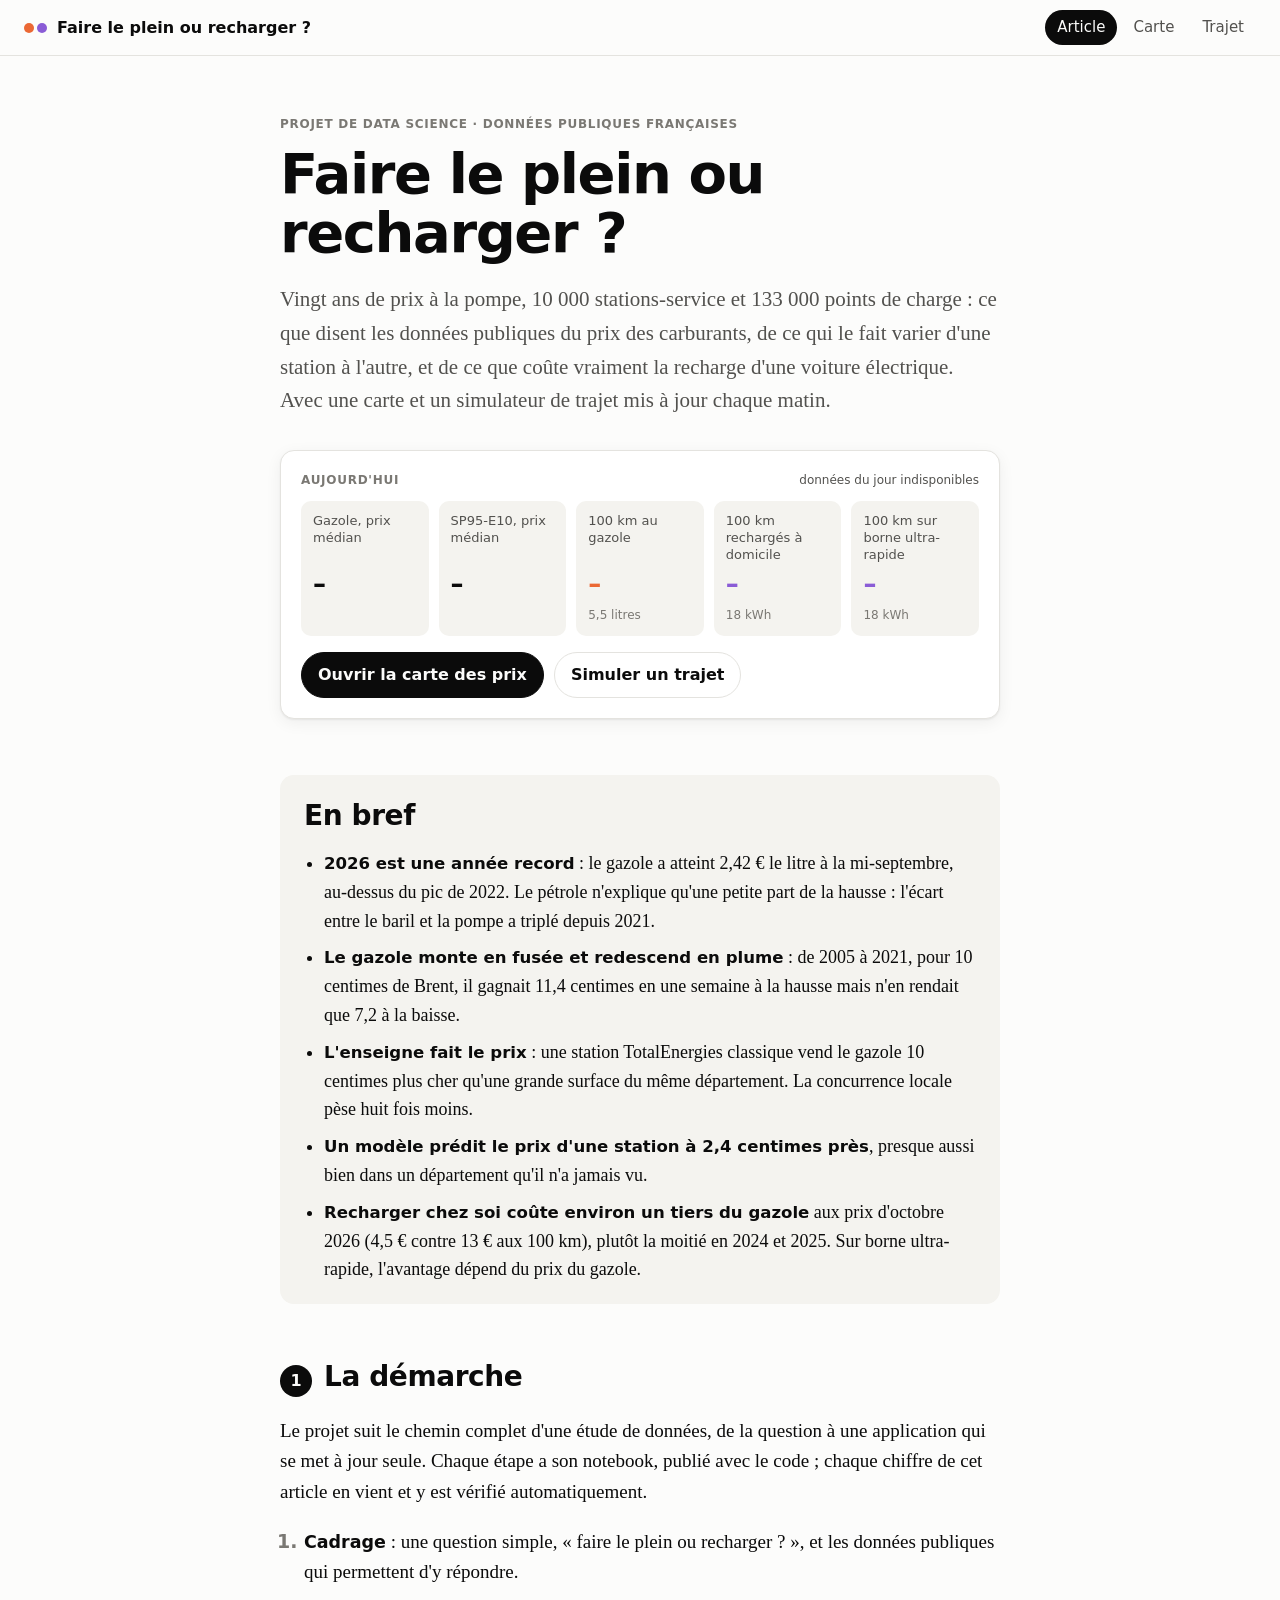
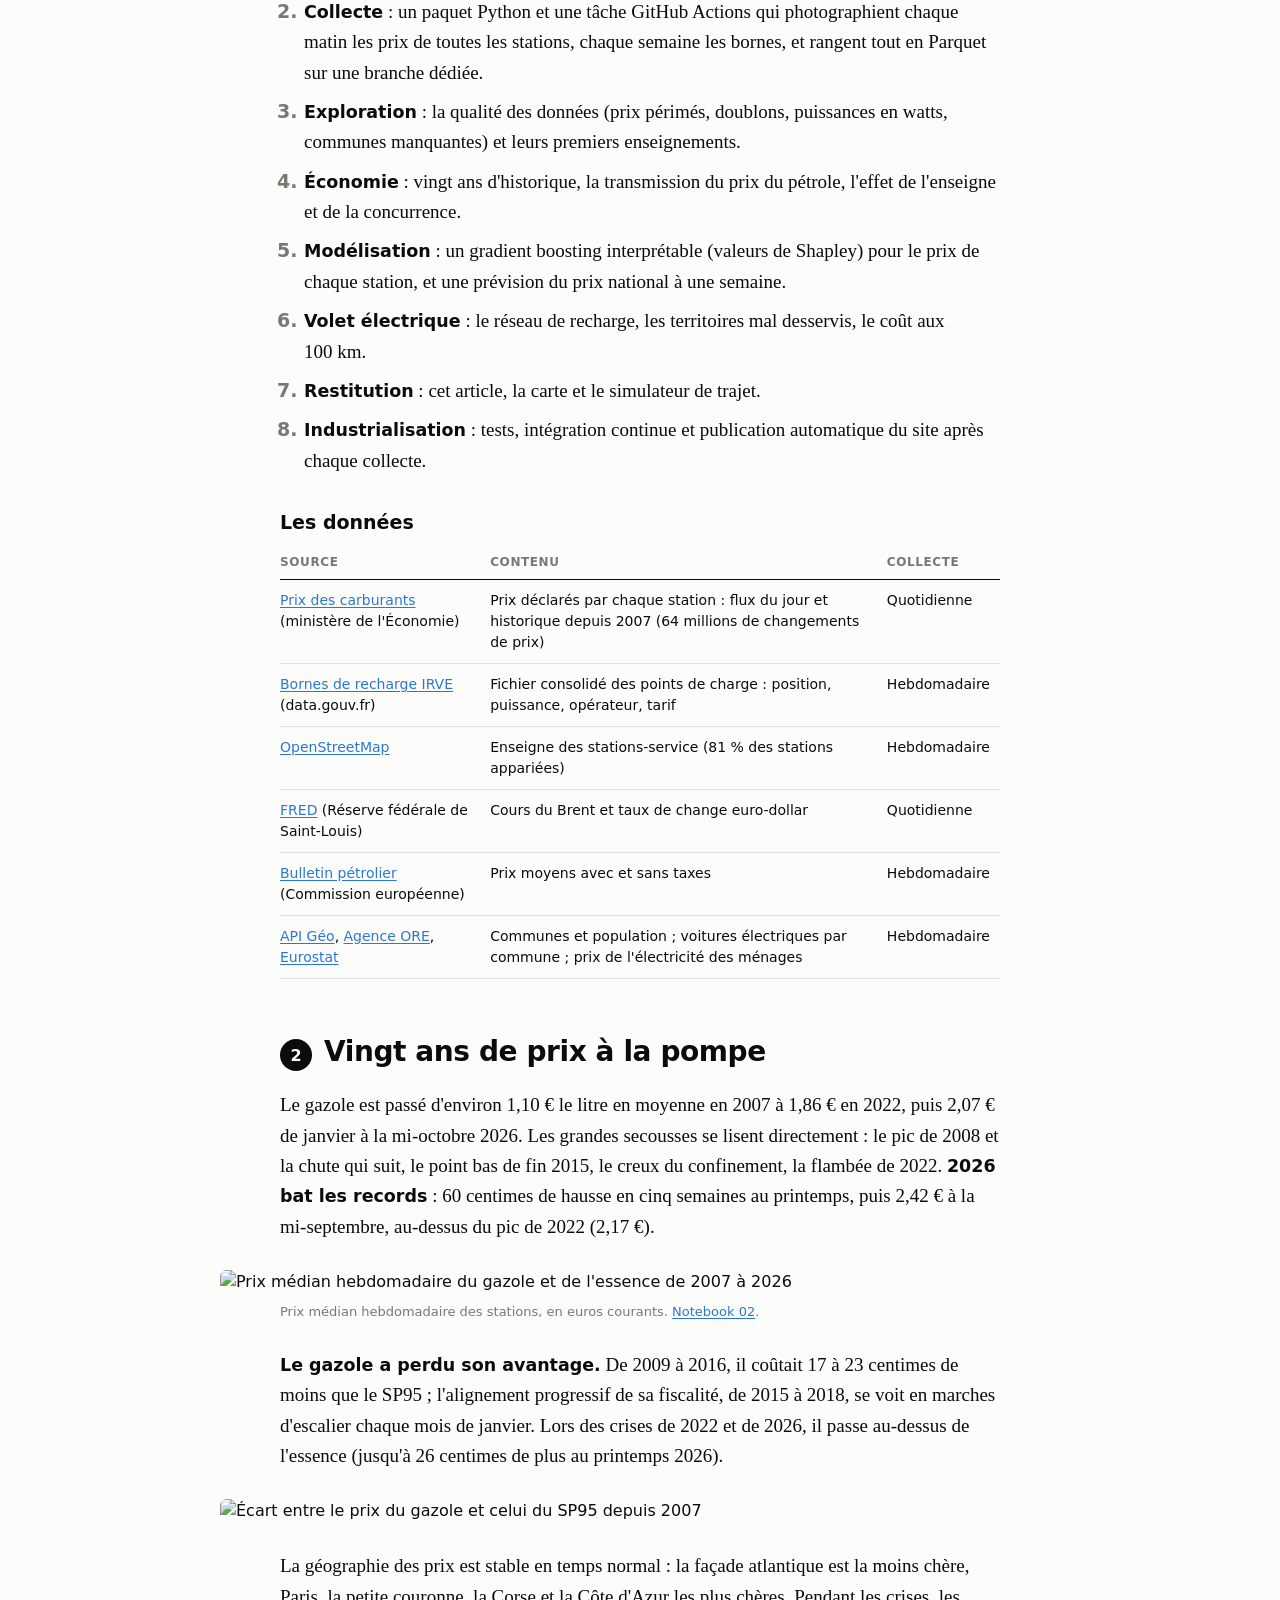
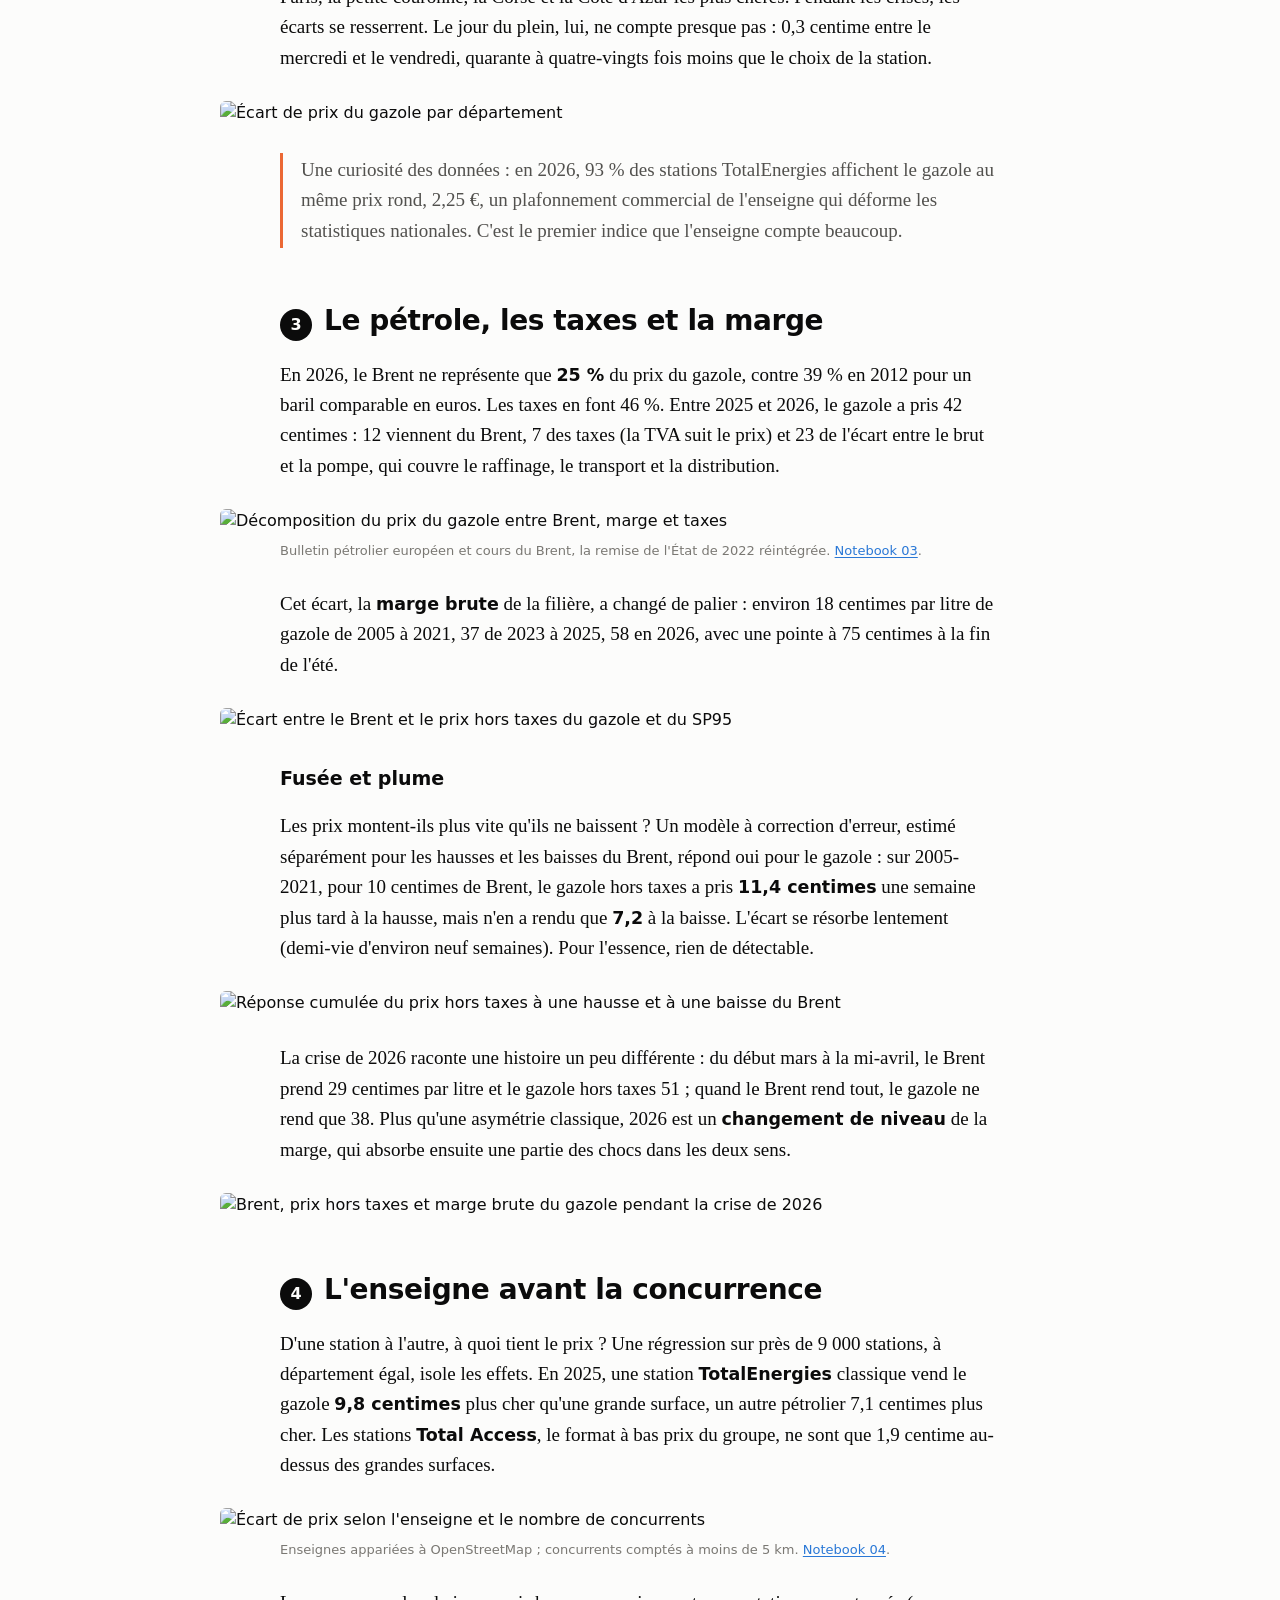
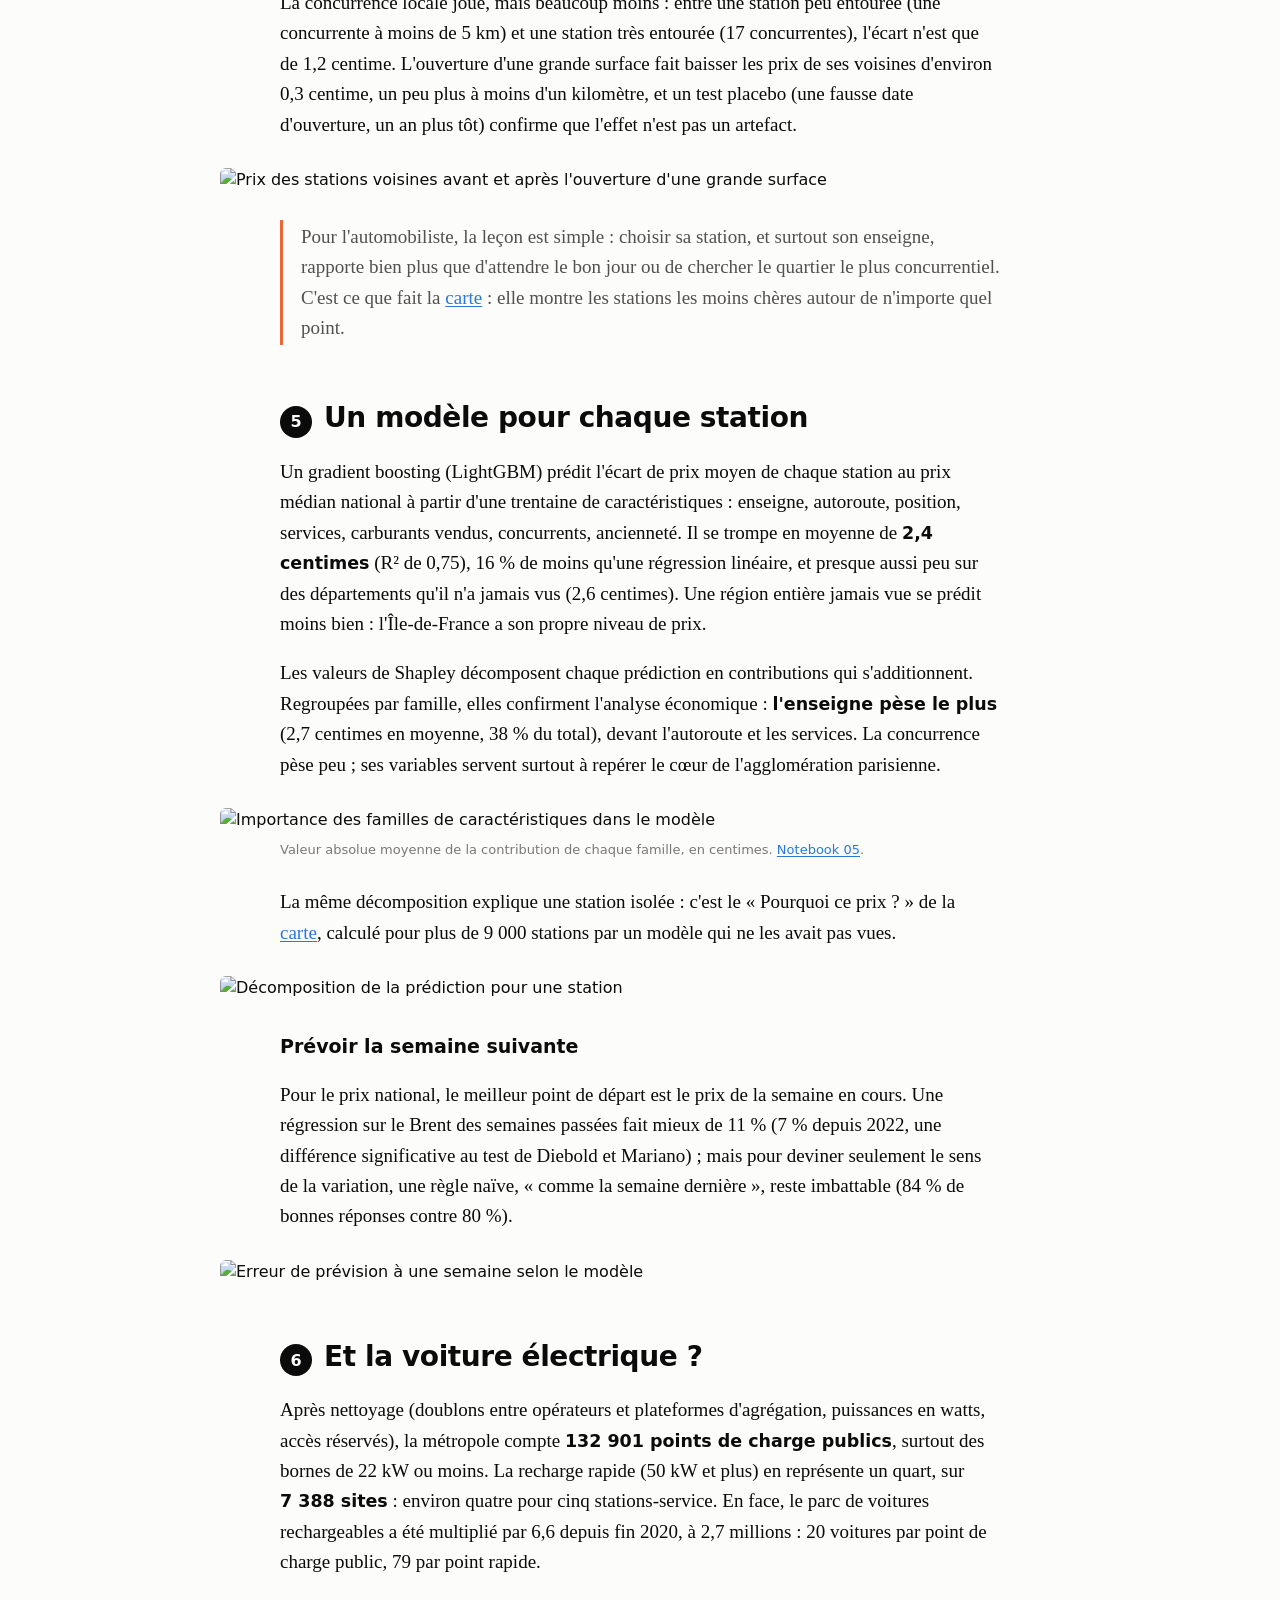
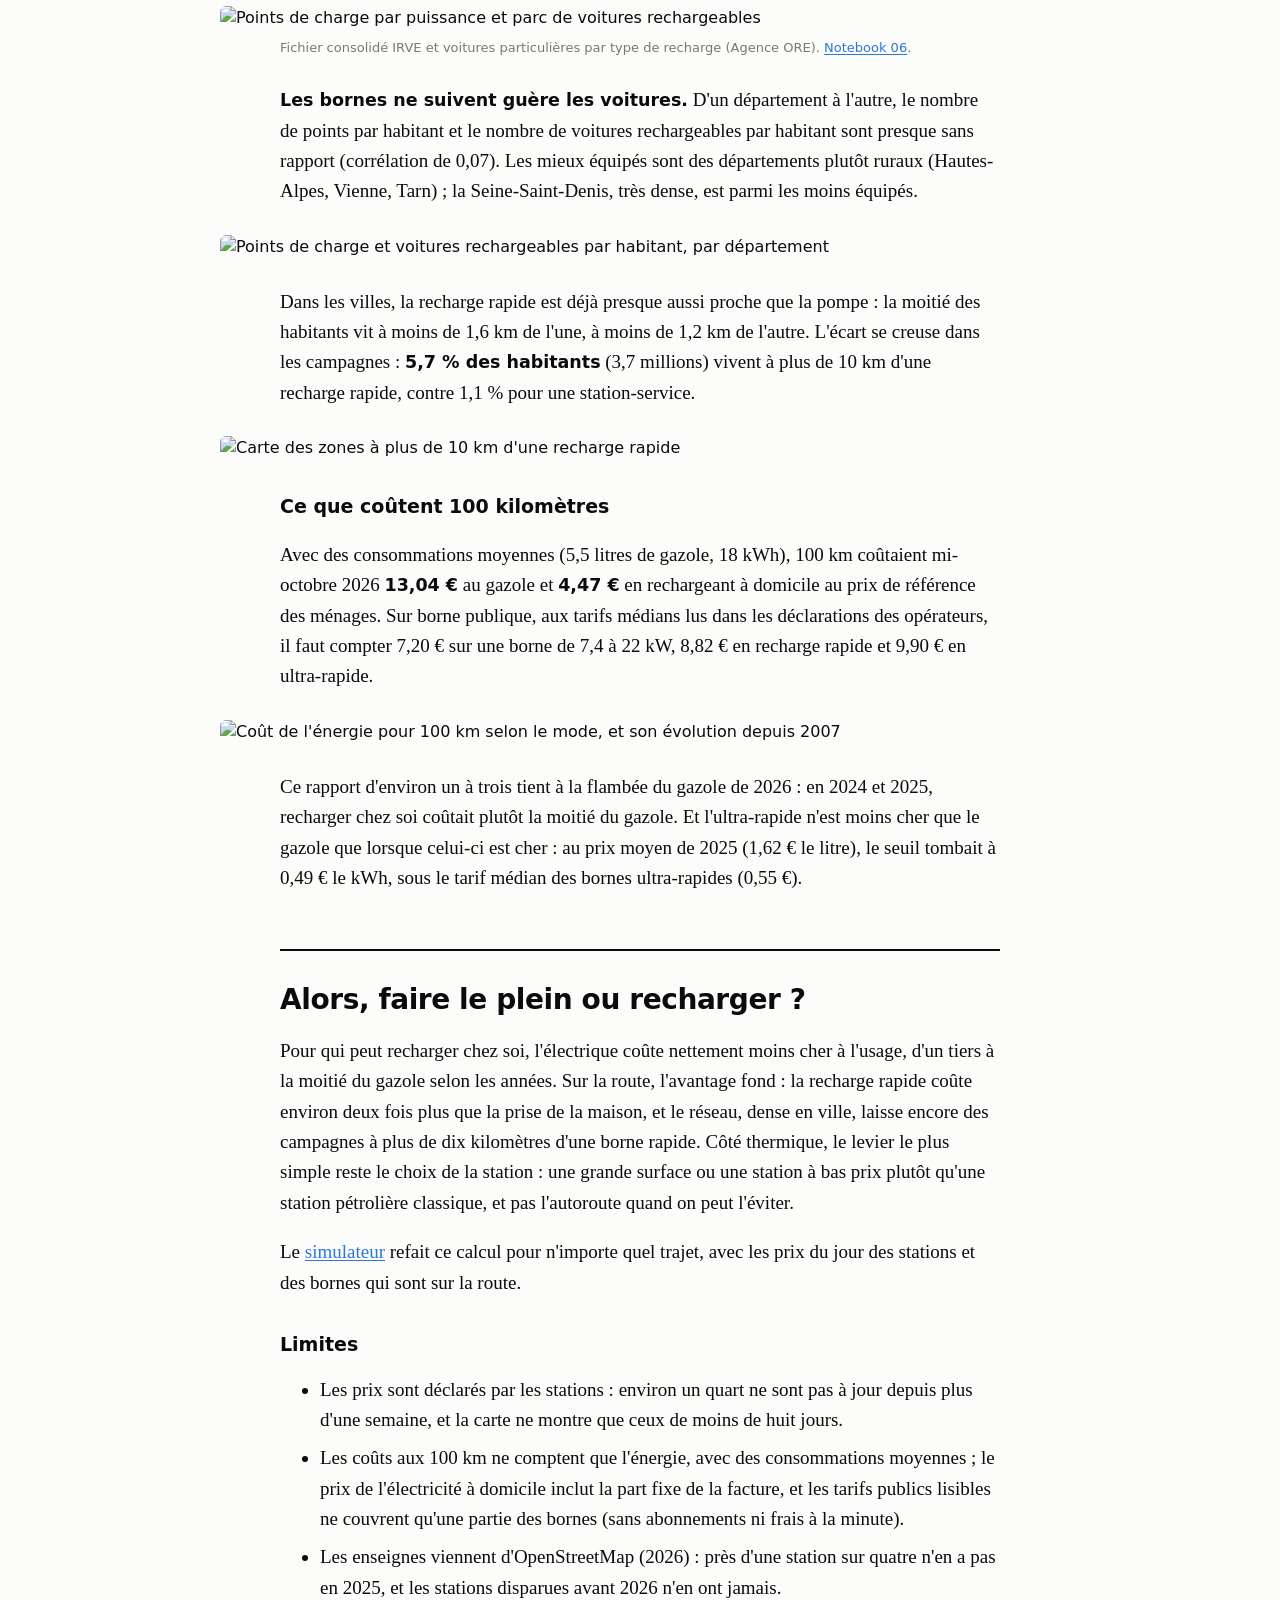
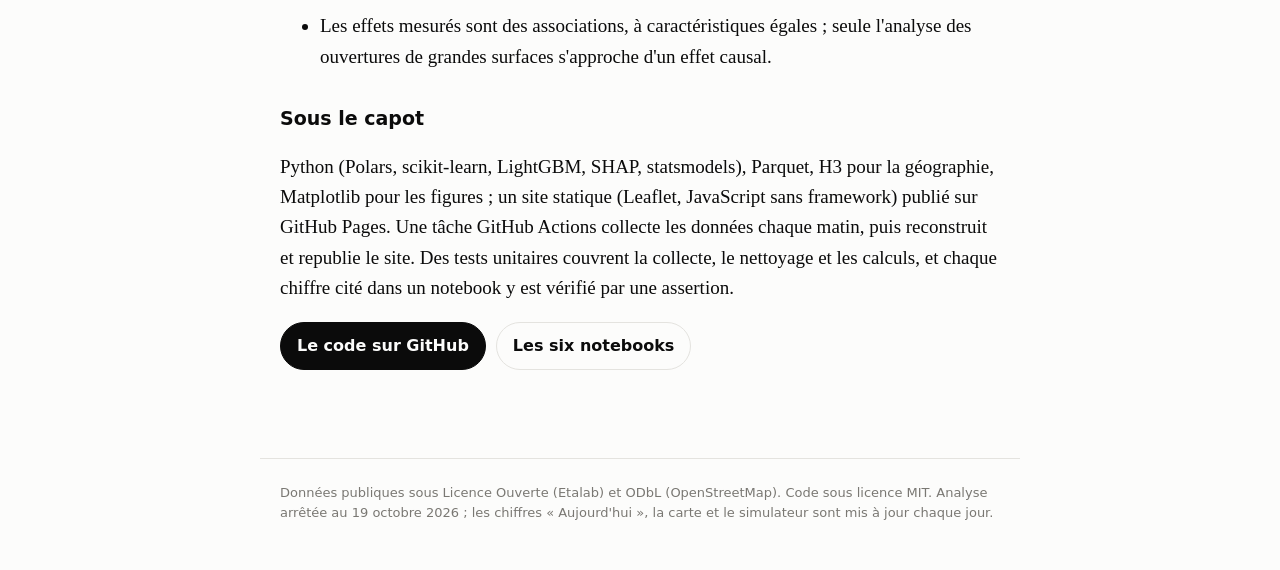
==== site/index.html @ 65da253b "Ajoute le site du projet : article, carte des prix et simulateur de trajet Un site statique (site/) " ====
<!doctype html>
<html lang="fr">
<head>
  <meta charset="utf-8">
  <meta name="viewport" content="width=device-width, initial-scale=1">
  <title>Faire le plein ou recharger ?</title>
  <meta name="description" content="Un projet de data science sur données publiques : vingt ans de prix des carburants, l'effet de l'enseigne et du pétrole, un modèle de prix par station, et ce que coûte vraiment la recharge d'une voiture électrique.">
  <link rel="icon" href="favicon.svg" type="image/svg+xml">
  <link rel="stylesheet" href="css/style.css">
  <link rel="stylesheet" href="css/article.css">
</head>
<body>
  <header class="entete">
    <a class="marque" href="index.html"><span class="pastilles"><i style="background:var(--orange)"></i><i style="background:var(--violet)"></i></span><span class="titre">Faire le plein ou recharger ?</span></a>
    <nav>
      <a href="index.html" aria-current="page">Article</a>
      <a href="carte.html">Carte</a>
      <a href="trajet.html">Trajet</a>
    </nav>
  </header>

  <main class="article">
    <section class="ouverture">
      <p class="etiquette">Projet de data science · données publiques françaises</p>
      <h1>Faire le plein ou recharger&nbsp;?</h1>
      <p class="chapeau">Vingt ans de prix à la pompe, 10&nbsp;000 stations-service et 133&nbsp;000 points de charge&nbsp;: ce que disent les données publiques du prix des carburants, de ce qui le fait varier d'une station à l'autre, et de ce que coûte vraiment la recharge d'une voiture électrique. Avec une carte et un simulateur de trajet mis à jour chaque matin.</p>

      <div class="aujourdhui" id="aujourdhui">
        <div class="aujourdhui-tete">
          <span class="etiquette">Aujourd'hui</span>
          <span class="tres-petit discret" id="date-du-jour">prix du jour</span>
        </div>
        <div class="tuiles">
          <div class="tuile"><span class="tuile-libelle">Gazole, prix médian</span><span class="tuile-valeur" data-chiffre="gazole">–</span><span class="tuile-note" data-chiffre="gazole-plage"></span></div>
          <div class="tuile"><span class="tuile-libelle">SP95-E10, prix médian</span><span class="tuile-valeur" data-chiffre="e10">–</span><span class="tuile-note" data-chiffre="e10-plage"></span></div>
          <div class="tuile"><span class="tuile-libelle">100 km au gazole</span><span class="tuile-valeur orange" data-chiffre="cout-gazole">–</span><span class="tuile-note">5,5 litres</span></div>
          <div class="tuile"><span class="tuile-libelle">100 km rechargés à domicile</span><span class="tuile-valeur violet" data-chiffre="cout-domicile">–</span><span class="tuile-note" data-chiffre="domicile-prix">18 kWh</span></div>
          <div class="tuile"><span class="tuile-libelle">100 km sur borne ultra-rapide</span><span class="tuile-valeur violet" data-chiffre="cout-ultra">–</span><span class="tuile-note" data-chiffre="ultra-prix">18 kWh</span></div>
        </div>
        <div class="actions">
          <a class="bouton" href="carte.html">Ouvrir la carte des prix</a>
          <a class="bouton secondaire" href="trajet.html">Simuler un trajet</a>
        </div>
      </div>
    </section>

    <section class="en-bref">
      <h2>En bref</h2>
      <ul>
        <li><b>2026 est une année record</b> : le gazole a atteint 2,42&nbsp;€ le litre à la mi-septembre, au-dessus du pic de 2022. Le pétrole n'explique qu'une petite part de la hausse&nbsp;: l'écart entre le baril et la pompe a triplé depuis 2021.</li>
        <li><b>Le gazole monte en fusée et redescend en plume</b>&nbsp;: de 2005 à 2021, pour 10 centimes de Brent, il gagnait 11,4 centimes en une semaine à la hausse mais n'en rendait que 7,2 à la baisse.</li>
        <li><b>L'enseigne fait le prix</b>&nbsp;: une station TotalEnergies classique vend le gazole 10 centimes plus cher qu'une grande surface du même département. La concurrence locale pèse huit fois moins.</li>
        <li><b>Un modèle prédit le prix d'une station à 2,4 centimes près</b>, presque aussi bien dans un département qu'il n'a jamais vu.</li>
        <li><b>Recharger chez soi coûte environ un tiers du gazole</b> aux prix d'octobre 2026 (4,5&nbsp;€ contre 13&nbsp;€ aux 100&nbsp;km), plutôt la moitié en 2024 et 2025. Sur borne ultra-rapide, l'avantage dépend du prix du gazole.</li>
      </ul>
    </section>

    <section>
      <h2><span class="numero">1</span>La démarche</h2>
      <p>Le projet suit le chemin complet d'une étude de données, de la question à une application qui se met à jour seule. Chaque étape a son notebook, publié avec le code&nbsp;; chaque chiffre de cet article en vient et y est vérifié automatiquement.</p>
      <ol class="etapes">
        <li><b>Cadrage</b> : une question simple, « faire le plein ou recharger&nbsp;? », et les données publiques qui permettent d'y répondre.</li>
        <li><b>Collecte</b> : un paquet Python et une tâche GitHub Actions qui photographient chaque matin les prix de toutes les stations, chaque semaine les bornes, et rangent tout en Parquet sur une branche dédiée.</li>
        <li><b>Exploration</b> : la qualité des données (prix périmés, doublons, puissances en watts, communes manquantes) et leurs premiers enseignements.</li>
        <li><b>Économie</b> : vingt ans d'historique, la transmission du prix du pétrole, l'effet de l'enseigne et de la concurrence.</li>
        <li><b>Modélisation</b> : un gradient boosting interprétable (valeurs de Shapley) pour le prix de chaque station, et une prévision du prix national à une semaine.</li>
        <li><b>Volet électrique</b> : le réseau de recharge, les territoires mal desservis, le coût aux 100&nbsp;km.</li>
        <li><b>Restitution</b> : cet article, la carte et le simulateur de trajet.</li>
        <li><b>Industrialisation</b> : tests, intégration continue et publication automatique du site après chaque collecte.</li>
      </ol>

      <h3>Les données</h3>
      <div class="tableau-defilant">
        <table class="sources">
          <thead><tr><th>Source</th><th>Contenu</th><th>Collecte</th></tr></thead>
          <tbody>
            <tr><td><a href="https://www.prix-carburants.gouv.fr/rubrique/opendata/">Prix des carburants</a> (ministère de l'Économie)</td><td>Prix déclarés par chaque station : flux du jour et historique depuis 2007 (64 millions de changements de prix)</td><td>Quotidienne</td></tr>
            <tr><td><a href="https://www.data.gouv.fr/fr/datasets/fichier-consolide-des-bornes-de-recharge-pour-vehicules-electriques/">Bornes de recharge IRVE</a> (data.gouv.fr)</td><td>Fichier consolidé des points de charge : position, puissance, opérateur, tarif</td><td>Hebdomadaire</td></tr>
            <tr><td><a href="https://www.openstreetmap.org/">OpenStreetMap</a></td><td>Enseigne des stations-service (81 % des stations appariées)</td><td>Hebdomadaire</td></tr>
            <tr><td><a href="https://fred.stlouisfed.org/">FRED</a> (Réserve fédérale de Saint-Louis)</td><td>Cours du Brent et taux de change euro-dollar</td><td>Quotidienne</td></tr>
            <tr><td><a href="https://energy.ec.europa.eu/data-and-analysis/weekly-oil-bulletin_en">Bulletin pétrolier</a> (Commission européenne)</td><td>Prix moyens avec et sans taxes</td><td>Hebdomadaire</td></tr>
            <tr><td><a href="https://geo.api.gouv.fr/">API Géo</a>, <a href="https://www.data.gouv.fr/fr/datasets/voitures-particulieres-immatriculees-par-commune-et-par-type-de-recharge/">Agence ORE</a>, <a href="https://ec.europa.eu/eurostat/databrowser/view/nrg_pc_204/default/table">Eurostat</a></td><td>Communes et population ; voitures électriques par commune ; prix de l'électricité des ménages</td><td>Hebdomadaire</td></tr>
          </tbody>
        </table>
      </div>
    </section>

    <section>
      <h2><span class="numero">2</span>Vingt ans de prix à la pompe</h2>
      <p>Le gazole est passé d'environ 1,10&nbsp;€ le litre en moyenne en 2007 à 1,86&nbsp;€ en 2022, puis 2,07&nbsp;€ de janvier à la mi-octobre 2026. Les grandes secousses se lisent directement&nbsp;: le pic de 2008 et la chute qui suit, le point bas de fin 2015, le creux du confinement, la flambée de 2022. <b>2026 bat les records</b>&nbsp;: 60 centimes de hausse en cinq semaines au printemps, puis 2,42&nbsp;€ à la mi-septembre, au-dessus du pic de 2022 (2,17&nbsp;€).</p>
      <figure>
        <img src="figures/06_vingt_ans_de_prix.png" alt="Prix médian hebdomadaire du gazole et de l'essence de 2007 à 2026" loading="lazy">
        <figcaption>Prix médian hebdomadaire des stations, en euros courants. <a href="https://github.com/nitescuale/prix-carburants-bornes/blob/main/notebooks/02_historique.ipynb">Notebook 02</a>.</figcaption>
      </figure>
      <p><b>Le gazole a perdu son avantage.</b> De 2009 à 2016, il coûtait 17 à 23 centimes de moins que le SP95&nbsp;; l'alignement progressif de sa fiscalité, de 2015 à 2018, se voit en marches d'escalier chaque mois de janvier. Lors des crises de 2022 et de 2026, il passe au-dessus de l'essence (jusqu'à 26 centimes de plus au printemps 2026).</p>
      <figure>
        <img src="figures/07_ecart_gazole_essence.png" alt="Écart entre le prix du gazole et celui du SP95 depuis 2007" loading="lazy">
      </figure>
      <p>La géographie des prix est stable en temps normal&nbsp;: la façade atlantique est la moins chère, Paris, la petite couronne, la Corse et la Côte d'Azur les plus chères. Pendant les crises, les écarts se resserrent. Le jour du plein, lui, ne compte presque pas&nbsp;: 0,3 centime entre le mercredi et le vendredi, quarante à quatre-vingts fois moins que le choix de la station.</p>
      <figure>
        <img src="figures/09_departements.png" alt="Écart de prix du gazole par département" loading="lazy">
      </figure>
      <p class="aparte">Une curiosité des données&nbsp;: en 2026, 93&nbsp;% des stations TotalEnergies affichent le gazole au même prix rond, 2,25&nbsp;€, un plafonnement commercial de l'enseigne qui déforme les statistiques nationales. C'est le premier indice que l'enseigne compte beaucoup.</p>
    </section>

    <section>
      <h2><span class="numero">3</span>Le pétrole, les taxes et la marge</h2>
      <p>En 2026, le Brent ne représente que <b>25&nbsp;%</b> du prix du gazole, contre 39&nbsp;% en 2012 pour un baril comparable en euros. Les taxes en font 46&nbsp;%. Entre 2025 et 2026, le gazole a pris 42 centimes&nbsp;: 12 viennent du Brent, 7 des taxes (la TVA suit le prix) et 23 de l'écart entre le brut et la pompe, qui couvre le raffinage, le transport et la distribution.</p>
      <figure>
        <img src="figures/11_decomposition_gazole.png" alt="Décomposition du prix du gazole entre Brent, marge et taxes" loading="lazy">
        <figcaption>Bulletin pétrolier européen et cours du Brent, la remise de l'État de 2022 réintégrée. <a href="https://github.com/nitescuale/prix-carburants-bornes/blob/main/notebooks/03_fusee_et_plume.ipynb">Notebook 03</a>.</figcaption>
      </figure>
      <p>Cet écart, la <b>marge brute</b> de la filière, a changé de palier&nbsp;: environ 18 centimes par litre de gazole de 2005 à 2021, 37 de 2023 à 2025, 58 en 2026, avec une pointe à 75 centimes à la fin de l'été.</p>
      <figure>
        <img src="figures/12_marge_brute.png" alt="Écart entre le Brent et le prix hors taxes du gazole et du SP95" loading="lazy">
      </figure>
      <h3>Fusée et plume</h3>
      <p>Les prix montent-ils plus vite qu'ils ne baissent&nbsp;? Un modèle à correction d'erreur, estimé séparément pour les hausses et les baisses du Brent, répond oui pour le gazole&nbsp;: sur 2005-2021, pour 10 centimes de Brent, le gazole hors taxes a pris <b>11,4 centimes</b> une semaine plus tard à la hausse, mais n'en a rendu que <b>7,2</b> à la baisse. L'écart se résorbe lentement (demi-vie d'environ neuf semaines). Pour l'essence, rien de détectable.</p>
      <figure>
        <img src="figures/13_fusee_et_plume.png" alt="Réponse cumulée du prix hors taxes à une hausse et à une baisse du Brent" loading="lazy">
      </figure>
      <p>La crise de 2026 raconte une histoire un peu différente&nbsp;: du début mars à la mi-avril, le Brent prend 29 centimes par litre et le gazole hors taxes 51&nbsp;; quand le Brent rend tout, le gazole ne rend que 38. Plus qu'une asymétrie classique, 2026 est un <b>changement de niveau</b> de la marge, qui absorbe ensuite une partie des chocs dans les deux sens.</p>
      <figure>
        <img src="figures/14_crise_2026.png" alt="Brent, prix hors taxes et marge brute du gazole pendant la crise de 2026" loading="lazy">
      </figure>
    </section>

    <section>
      <h2><span class="numero">4</span>L'enseigne avant la concurrence</h2>
      <p>D'une station à l'autre, à quoi tient le prix&nbsp;? Une régression sur près de 9&nbsp;000 stations, à département égal, isole les effets. En 2025, une station <b>TotalEnergies</b> classique vend le gazole <b>9,8 centimes</b> plus cher qu'une grande surface, un autre pétrolier 7,1 centimes plus cher. Les stations <b>Total Access</b>, le format à bas prix du groupe, ne sont que 1,9 centime au-dessus des grandes surfaces.</p>
      <figure>
        <img src="figures/15_enseigne_et_concurrence.png" alt="Écart de prix selon l'enseigne et le nombre de concurrents" loading="lazy">
        <figcaption>Enseignes appariées à OpenStreetMap ; concurrents comptés à moins de 5 km. <a href="https://github.com/nitescuale/prix-carburants-bornes/blob/main/notebooks/04_concurrence.ipynb">Notebook 04</a>.</figcaption>
      </figure>
      <p>La concurrence locale joue, mais beaucoup moins&nbsp;: entre une station peu entourée (une concurrente à moins de 5&nbsp;km) et une station très entourée (17 concurrentes), l'écart n'est que de 1,2 centime. L'ouverture d'une grande surface fait baisser les prix de ses voisines d'environ 0,3 centime, un peu plus à moins d'un kilomètre, et un test placebo (une fausse date d'ouverture, un an plus tôt) confirme que l'effet n'est pas un artefact.</p>
      <figure>
        <img src="figures/16_ouvertures.png" alt="Prix des stations voisines avant et après l'ouverture d'une grande surface" loading="lazy">
      </figure>
      <p class="aparte">Pour l'automobiliste, la leçon est simple&nbsp;: choisir sa station, et surtout son enseigne, rapporte bien plus que d'attendre le bon jour ou de chercher le quartier le plus concurrentiel. C'est ce que fait la <a href="carte.html">carte</a>&nbsp;: elle montre les stations les moins chères autour de n'importe quel point.</p>
    </section>

    <section>
      <h2><span class="numero">5</span>Un modèle pour chaque station</h2>
      <p>Un gradient boosting (LightGBM) prédit l'écart de prix moyen de chaque station au prix médian national à partir d'une trentaine de caractéristiques&nbsp;: enseigne, autoroute, position, services, carburants vendus, concurrents, ancienneté. Il se trompe en moyenne de <b>2,4 centimes</b> (R² de 0,75), 16&nbsp;% de moins qu'une régression linéaire, et presque aussi peu sur des départements qu'il n'a jamais vus (2,6 centimes). Une région entière jamais vue se prédit moins bien&nbsp;: l'Île-de-France a son propre niveau de prix.</p>
      <p>Les valeurs de Shapley décomposent chaque prédiction en contributions qui s'additionnent. Regroupées par famille, elles confirment l'analyse économique&nbsp;: <b>l'enseigne pèse le plus</b> (2,7 centimes en moyenne, 38&nbsp;% du total), devant l'autoroute et les services. La concurrence pèse peu&nbsp;; ses variables servent surtout à repérer le cœur de l'agglomération parisienne.</p>
      <figure>
        <img src="figures/17_modele_importance.png" alt="Importance des familles de caractéristiques dans le modèle" loading="lazy">
        <figcaption>Valeur absolue moyenne de la contribution de chaque famille, en centimes. <a href="https://github.com/nitescuale/prix-carburants-bornes/blob/main/notebooks/05_modele.ipynb">Notebook 05</a>.</figcaption>
      </figure>
      <p>La même décomposition explique une station isolée&nbsp;: c'est le « Pourquoi ce prix&nbsp;? » de la <a href="carte.html">carte</a>, calculé pour plus de 9&nbsp;000 stations par un modèle qui ne les avait pas vues.</p>
      <figure>
        <img src="figures/19_modele_station.png" alt="Décomposition de la prédiction pour une station" loading="lazy">
      </figure>
      <h3>Prévoir la semaine suivante</h3>
      <p>Pour le prix national, le meilleur point de départ est le prix de la semaine en cours. Une régression sur le Brent des semaines passées fait mieux de 11&nbsp;% (7&nbsp;% depuis 2022, une différence significative au test de Diebold et Mariano)&nbsp;; mais pour deviner seulement le sens de la variation, une règle naïve, « comme la semaine dernière », reste imbattable (84&nbsp;% de bonnes réponses contre 80&nbsp;%).</p>
      <figure>
        <img src="figures/20_prevision.png" alt="Erreur de prévision à une semaine selon le modèle" loading="lazy">
      </figure>
    </section>

    <section>
      <h2><span class="numero">6</span>Et la voiture électrique&nbsp;?</h2>
      <p>Après nettoyage (doublons entre opérateurs et plateformes d'agrégation, puissances en watts, accès réservés), la métropole compte <b>132&nbsp;901 points de charge publics</b>, surtout des bornes de 22&nbsp;kW ou moins. La recharge rapide (50&nbsp;kW et plus) en représente un quart, sur <b>7&nbsp;388 sites</b>&nbsp;: environ quatre pour cinq stations-service. En face, le parc de voitures rechargeables a été multiplié par 6,6 depuis fin 2020, à 2,7 millions&nbsp;: 20 voitures par point de charge public, 79 par point rapide.</p>
      <figure>
        <img src="figures/21_bornes_reseau.png" alt="Points de charge par puissance et parc de voitures rechargeables" loading="lazy">
        <figcaption>Fichier consolidé IRVE et voitures particulières par type de recharge (Agence ORE). <a href="https://github.com/nitescuale/prix-carburants-bornes/blob/main/notebooks/06_bornes.ipynb">Notebook 06</a>.</figcaption>
      </figure>
      <p><b>Les bornes ne suivent guère les voitures.</b> D'un département à l'autre, le nombre de points par habitant et le nombre de voitures rechargeables par habitant sont presque sans rapport (corrélation de 0,07). Les mieux équipés sont des départements plutôt ruraux (Hautes-Alpes, Vienne, Tarn)&nbsp;; la Seine-Saint-Denis, très dense, est parmi les moins équipés.</p>
      <figure>
        <img src="figures/22_bornes_departements.png" alt="Points de charge et voitures rechargeables par habitant, par département" loading="lazy">
      </figure>
      <p>Dans les villes, la recharge rapide est déjà presque aussi proche que la pompe&nbsp;: la moitié des habitants vit à moins de 1,6&nbsp;km de l'une, à moins de 1,2&nbsp;km de l'autre. L'écart se creuse dans les campagnes&nbsp;: <b>5,7&nbsp;% des habitants</b> (3,7 millions) vivent à plus de 10&nbsp;km d'une recharge rapide, contre 1,1&nbsp;% pour une station-service.</p>
      <figure>
        <img src="figures/23_bornes_deserts.png" alt="Carte des zones à plus de 10 km d'une recharge rapide" loading="lazy">
      </figure>
      <h3>Ce que coûtent 100 kilomètres</h3>
      <p>Avec des consommations moyennes (5,5 litres de gazole, 18&nbsp;kWh), 100&nbsp;km coûtaient mi-octobre 2026 <b>13,04&nbsp;€</b> au gazole et <b>4,47&nbsp;€</b> en rechargeant à domicile au prix de référence des ménages. Sur borne publique, aux tarifs médians lus dans les déclarations des opérateurs, il faut compter 7,20&nbsp;€ sur une borne de 7,4 à 22&nbsp;kW, 8,82&nbsp;€ en recharge rapide et 9,90&nbsp;€ en ultra-rapide.</p>
      <figure>
        <img src="figures/24_cout_100km.png" alt="Coût de l'énergie pour 100 km selon le mode, et son évolution depuis 2007" loading="lazy">
      </figure>
      <p>Ce rapport d'environ un à trois tient à la flambée du gazole de 2026&nbsp;: en 2024 et 2025, recharger chez soi coûtait plutôt la moitié du gazole. Et l'ultra-rapide n'est moins cher que le gazole que lorsque celui-ci est cher&nbsp;: au prix moyen de 2025 (1,62&nbsp;€ le litre), le seuil tombait à 0,49&nbsp;€ le kWh, sous le tarif médian des bornes ultra-rapides (0,55&nbsp;€).</p>
    </section>

    <section class="conclusion">
      <h2>Alors, faire le plein ou recharger&nbsp;?</h2>
      <p>Pour qui peut recharger chez soi, l'électrique coûte nettement moins cher à l'usage, d'un tiers à la moitié du gazole selon les années. Sur la route, l'avantage fond&nbsp;: la recharge rapide coûte environ deux fois plus que la prise de la maison, et le réseau, dense en ville, laisse encore des campagnes à plus de dix kilomètres d'une borne rapide. Côté thermique, le levier le plus simple reste le choix de la station&nbsp;: une grande surface ou une station à bas prix plutôt qu'une station pétrolière classique, et pas l'autoroute quand on peut l'éviter.</p>
      <p>Le <a href="trajet.html">simulateur</a> refait ce calcul pour n'importe quel trajet, avec les prix du jour des stations et des bornes qui sont sur la route.</p>

      <h3>Limites</h3>
      <ul>
        <li>Les prix sont déclarés par les stations&nbsp;: environ un quart ne sont pas à jour depuis plus d'une semaine, et la carte ne montre que ceux de moins de huit jours.</li>
        <li>Les coûts aux 100&nbsp;km ne comptent que l'énergie, avec des consommations moyennes&nbsp;; le prix de l'électricité à domicile inclut la part fixe de la facture, et les tarifs publics lisibles ne couvrent qu'une partie des bornes (sans abonnements ni frais à la minute).</li>
        <li>Les enseignes viennent d'OpenStreetMap (2026)&nbsp;: près d'une station sur quatre n'en a pas en 2025, et les stations disparues avant 2026 n'en ont jamais.</li>
        <li>Les effets mesurés sont des associations, à caractéristiques égales&nbsp;; seule l'analyse des ouvertures de grandes surfaces s'approche d'un effet causal.</li>
      </ul>

      <h3>Sous le capot</h3>
      <p>Python (Polars, scikit-learn, LightGBM, SHAP, statsmodels), Parquet, H3 pour la géographie, Matplotlib pour les figures&nbsp;; un site statique (Leaflet, JavaScript sans framework) publié sur GitHub Pages. Une tâche GitHub Actions collecte les données chaque matin, puis reconstruit et republie le site. Des tests unitaires couvrent la collecte, le nettoyage et les calculs, et chaque chiffre cité dans un notebook y est vérifié par une assertion.</p>
      <p class="liens">
        <a class="bouton" href="https://github.com/nitescuale/prix-carburants-bornes">Le code sur GitHub</a>
        <a class="bouton secondaire" href="https://github.com/nitescuale/prix-carburants-bornes/tree/main/notebooks">Les six notebooks</a>
      </p>
    </section>
  </main>

  <footer class="pied">
    <p>Données publiques sous Licence Ouverte (Etalab) et ODbL (OpenStreetMap). Code sous licence MIT. Analyse arrêtée au 19 octobre 2026 ; les chiffres « Aujourd'hui », la carte et le simulateur sont mis à jour chaque jour.</p>
  </footer>

  <script src="js/commun.js"></script>
  <script src="js/article.js"></script>
</body>
</html>
---- site/css/style.css ----
/* Faire le plein ou recharger ? Feuille de style commune à l'article, à la carte et au trajet. */

:root {
  --fond: #fcfcfb;
  --surface: #ffffff;
  --surface-2: #f4f3ef;
  --texte: #0b0b0b;
  --texte-2: #52514e;
  --texte-3: #7a7873;
  --grille: #e4e3df;
  --bleu: #2a78d6;
  --orange: #eb6834;
  --aqua: #1baf7a;
  --violet: #8a5cd6;
  --rouge: #c8402a;
  --rayon: 10px;
  --ombre: 0 1px 2px rgba(11, 11, 11, 0.06), 0 4px 16px rgba(11, 11, 11, 0.06);
  --sans: system-ui, -apple-system, "Segoe UI", Roboto, "Helvetica Neue", Arial, sans-serif;
  --serif: "Iowan Old Style", "Charter", "Source Serif Pro", Georgia, "Times New Roman", serif;
  --mono: ui-monospace, "SF Mono", Menlo, Consolas, monospace;
  color-scheme: light;
}

* { box-sizing: border-box; }

html { -webkit-text-size-adjust: 100%; }

body {
  margin: 0;
  background: var(--fond);
  color: var(--texte);
  font-family: var(--sans);
  font-size: 16px;
  line-height: 1.5;
}

a { color: var(--bleu); text-underline-offset: 2px; }
a:hover { text-decoration-thickness: 2px; }

/* En-tête */
.entete {
  position: sticky;
  top: 0;
  z-index: 1000;
  display: flex;
  align-items: center;
  gap: 24px;
  padding: 0 24px;
  height: 56px;
  background: rgba(252, 252, 251, 0.92);
  backdrop-filter: blur(8px);
  border-bottom: 1px solid var(--grille);
}
.entete .marque {
  display: flex;
  align-items: center;
  gap: 10px;
  font-weight: 700;
  color: var(--texte);
  text-decoration: none;
  white-space: nowrap;
}
.entete .marque .pastilles { display: inline-flex; gap: 3px; }
.entete .marque .pastilles i { width: 10px; height: 10px; border-radius: 50%; display: block; }
.entete nav { display: flex; gap: 4px; margin-left: auto; }
.entete nav a {
  padding: 6px 12px;
  border-radius: 999px;
  color: var(--texte-2);
  text-decoration: none;
  font-size: 15px;
}
.entete nav a:hover { background: var(--surface-2); color: var(--texte); }
.entete nav a[aria-current="page"] { background: var(--texte); color: var(--fond); }

@media (max-width: 640px) {
  .entete { padding: 0 16px; gap: 12px; }
  .entete .marque .titre { display: none; }
  .entete nav a { padding: 6px 10px; font-size: 14px; }
}

/* Éléments communs */
.etiquette {
  font-size: 12px;
  font-weight: 600;
  letter-spacing: 0.06em;
  text-transform: uppercase;
  color: var(--texte-3);
}
.chiffre { font-variant-numeric: tabular-nums; }
.discret { color: var(--texte-2); }
.petit { font-size: 14px; }
.tres-petit { font-size: 12px; }

.bouton {
  display: inline-flex;
  align-items: center;
  justify-content: center;
  gap: 8px;
  padding: 10px 16px;
  border: 1px solid var(--texte);
  border-radius: 999px;
  background: var(--texte);
  color: var(--fond);
  font: inherit;
  font-weight: 600;
  text-decoration: none;
  cursor: pointer;
}
.bouton:hover { background: #2b2b2a; }
.bouton.secondaire { background: transparent; color: var(--texte); border-color: var(--grille); }
.bouton.secondaire:hover { background: var(--surface-2); }
.bouton:disabled { opacity: 0.5; cursor: wait; }

label { display: block; font-size: 14px; font-weight: 600; margin-bottom: 4px; }
input, select {
  width: 100%;
  padding: 9px 12px;
  border: 1px solid var(--grille);
  border-radius: 8px;
  background: var(--surface);
  color: var(--texte);
  font: inherit;
  font-size: 15px;
}
input:focus, select:focus { outline: 2px solid var(--bleu); outline-offset: -1px; border-color: transparent; }

.carte-info {
  background: var(--surface);
  border: 1px solid var(--grille);
  border-radius: var(--rayon);
  padding: 16px;
}

.legende { display: flex; flex-wrap: wrap; gap: 6px 14px; font-size: 13px; color: var(--texte-2); }
.legende span { display: inline-flex; align-items: center; gap: 6px; }
.legende i { width: 12px; height: 12px; border-radius: 50%; display: inline-block; border: 1px solid rgba(0, 0, 0, 0.15); }

/* Autocomplétion des communes */
.autocomplete { position: relative; }
.autocomplete ul {
  position: absolute;
  z-index: 1200;
  top: calc(100% + 4px);
  left: 0;
  right: 0;
  margin: 0;
  padding: 4px;
  list-style: none;
  background: var(--surface);
  border: 1px solid var(--grille);
  border-radius: 8px;
  box-shadow: var(--ombre);
  max-height: 280px;
  overflow: auto;
}
.autocomplete li { padding: 7px 10px; border-radius: 6px; cursor: pointer; display: flex; justify-content: space-between; gap: 8px; }
.autocomplete li[aria-selected="true"], .autocomplete li:hover { background: var(--surface-2); }
.autocomplete li small { color: var(--texte-3); }

/* Barres horizontales (coûts, décomposition) */
.barres { display: grid; gap: 6px; }
.barre { display: grid; grid-template-columns: minmax(96px, 34%) 1fr auto; align-items: center; gap: 8px; font-size: 14px; }
.barre .piste { height: 14px; background: var(--surface-2); border-radius: 4px; position: relative; overflow: hidden; }
.barre .remplissage { position: absolute; top: 0; bottom: 0; border-radius: 4px; }
.barre .valeur { font-variant-numeric: tabular-nums; text-align: right; min-width: 64px; }
.barres.centrees .piste::after {
  content: "";
  position: absolute;
  left: 50%;
  top: -2px;
  bottom: -2px;
  width: 1px;
  background: var(--texte-3);
}

/* Fenêtres des cartes Leaflet */
.leaflet-container { font-family: var(--sans); background: #eef0ee; }
.leaflet-popup-content-wrapper { border-radius: var(--rayon); box-shadow: var(--ombre); }
.leaflet-popup-content { margin: 14px 16px; font-size: 14px; line-height: 1.45; min-width: 240px; }
.popup h3 { margin: 0 0 2px; font-size: 16px; }
.popup .adresse { color: var(--texte-2); margin-bottom: 8px; }
.popup table { width: 100%; border-collapse: collapse; font-variant-numeric: tabular-nums; }
.popup td { padding: 3px 0; border-bottom: 1px solid var(--grille); }
.popup td:last-child { text-align: right; color: var(--texte-2); font-size: 12px; }
.popup tr.choisi td { font-weight: 700; }
.popup .pourquoi { margin-top: 10px; padding-top: 10px; border-top: 1px solid var(--grille); }
.badge {
  display: inline-block;
  padding: 1px 8px;
  border-radius: 999px;
  font-size: 12px;
  font-weight: 600;
  background: var(--surface-2);
  color: var(--texte-2);
}
.badge.autoroute { background: #fde9e1; color: #a8431c; }
.badge.rapide { background: #efe7fb; color: #5f3aa6; }

/* Pages applicatives (carte, trajet) : un panneau de commandes et une carte */
.page-appli { height: 100vh; height: 100dvh; display: flex; flex-direction: column; overflow: hidden; }
.appli { flex: 1; min-height: 0; display: grid; grid-template-columns: 380px 1fr; }
.panneau {
  overflow-y: auto;
  padding: 20px;
  display: flex;
  flex-direction: column;
  gap: 18px;
  border-right: 1px solid var(--grille);
  background: var(--fond);
}
.panneau h1 { font-size: 24px; line-height: 1.2; margin: 0 0 4px; letter-spacing: -0.01em; }
.panneau h2 { font-size: 16px; margin: 0 0 8px; }
#carte { min-height: 0; height: 100%; }
.champs-ligne { display: grid; grid-template-columns: 1fr 1fr; gap: 12px; }
.case { display: flex; align-items: center; gap: 8px; font-weight: 500; margin-top: 10px; cursor: pointer; }
.case input { width: auto; margin: 0; }
.point-violet { display: inline-block; width: 12px; height: 12px; border-radius: 50%; background: var(--violet); border: 1.5px solid #fff; box-shadow: 0 0 0 1px var(--violet); vertical-align: -1px; }
.plein { width: 100%; margin-top: 8px; }
.liste-stations { list-style: none; margin: 8px 0 0; padding: 0; }
.liste-stations li { display: grid; grid-template-columns: 1fr auto; gap: 2px 8px; padding: 8px 0; border-top: 1px solid var(--grille); cursor: pointer; }
.liste-stations li:hover .nom { text-decoration: underline; }
.liste-stations .prix { font-weight: 700; font-variant-numeric: tabular-nums; text-align: right; }
.liste-stations .detail { grid-column: 1 / -1; font-size: 13px; color: var(--texte-2); }
.economie { margin: 10px 0 0; padding: 10px 12px; border-radius: 8px; background: #e6f6ef; color: #0f6b4a; font-size: 14px; }

@media (max-width: 820px) {
  .page-appli { height: auto; overflow: visible; }
  .appli { display: flex; flex-direction: column-reverse; }
  #carte { height: 62vh; height: 62dvh; }
  .panneau { border-right: none; border-top: 1px solid var(--grille); overflow: visible; padding: 16px; }
}

/* Formulaire du trajet */
.formulaire { display: grid; gap: 14px; }
fieldset { margin: 0; padding: 12px 14px 14px; border: 1px solid var(--grille); border-radius: var(--rayon); background: var(--surface); }
fieldset .champs-ligne { row-gap: 10px; }
legend { padding: 0 6px; font-weight: 700; font-size: 15px; display: inline-flex; align-items: center; gap: 6px; }
.pastille { display: inline-block; width: 10px; height: 10px; border-radius: 50%; }
.resume-trajet { font-size: 20px; font-weight: 700; margin: 0 0 2px; line-height: 1.25; }
.bloc { margin-top: 16px; }
.bloc h2 { font-size: 15px; margin: 0 0 6px; display: flex; align-items: center; gap: 6px; }
.arrets { list-style: none; margin: 0; padding: 0; counter-reset: arret; }
.arrets li { position: relative; padding: 8px 0 8px 34px; border-top: 1px solid var(--grille); font-size: 14px; }
.arrets li::before {
  counter-increment: arret;
  content: counter(arret);
  position: absolute;
  left: 0;
  top: 9px;
  width: 24px;
  height: 24px;
  border-radius: 50%;
  background: var(--violet);
  color: #fff;
  font-size: 13px;
  font-weight: 700;
  display: grid;
  place-items: center;
}
.alerte { padding: 10px 12px; border-radius: 8px; background: #fdf0e8; color: #8a3a16; font-size: 14px; margin: 8px 0 0; }
.icone-arret {
  width: 24px;
  height: 24px;
  border-radius: 50%;
  background: var(--violet);
  color: #fff;
  border: 2px solid #fff;
  box-shadow: 0 1px 4px rgba(0, 0, 0, 0.3);
  font: 700 12px/20px var(--sans);
  text-align: center;
}
.icone-etape {
  width: 16px;
  height: 16px;
  border-radius: 50%;
  background: var(--texte);
  border: 3px solid #fff;
  box-shadow: 0 1px 4px rgba(0, 0, 0, 0.3);
}
---- site/css/article.css ----
/* L'article : une colonne de lecture, des figures un peu plus larges */

.article { max-width: 760px; margin: 0 auto; padding: 48px 20px 32px; }
.article section { margin: 0 0 56px; }
.article h1 { font-size: clamp(36px, 7vw, 56px); line-height: 1.05; letter-spacing: -0.025em; margin: 8px 0 16px; }
.article h2 { font-size: 28px; line-height: 1.2; letter-spacing: -0.015em; margin: 0 0 16px; display: flex; align-items: baseline; gap: 12px; }
.article h3 { font-size: 19px; margin: 32px 0 8px; }
.article p, .article li { font-family: var(--serif); font-size: 19px; line-height: 1.6; }
.article li { margin-bottom: 8px; }
.article b { font-family: var(--sans); font-size: 0.92em; font-weight: 700; }
.numero {
  flex: none;
  display: inline-grid;
  place-items: center;
  width: 32px;
  height: 32px;
  border-radius: 50%;
  background: var(--texte);
  color: var(--fond);
  font-size: 16px;
  letter-spacing: 0;
}
.chapeau { font-size: 21px !important; color: var(--texte-2); }

.article figure { margin: 28px -60px; }
.article figure img { width: 100%; height: auto; display: block; border-radius: 6px; }
.article figcaption { font-family: var(--sans); font-size: 13px; color: var(--texte-3); margin-top: 8px; padding: 0 60px; }
@media (max-width: 900px) {
  .article figure { margin: 24px 0; }
  .article figcaption { padding: 0; }
}

.aparte { border-left: 3px solid var(--orange); padding: 2px 0 2px 18px; color: var(--texte-2); }

/* Le bandeau « Aujourd'hui » */
.aujourdhui { margin-top: 32px; padding: 20px; border: 1px solid var(--grille); border-radius: 14px; background: var(--surface); box-shadow: var(--ombre); }
.aujourdhui-tete { display: flex; justify-content: space-between; align-items: baseline; gap: 12px; margin-bottom: 12px; }
.tuiles { display: grid; grid-template-columns: repeat(5, 1fr); gap: 10px; }
.article .etiquette { font-family: var(--sans); font-size: 12px; line-height: 1.4; }
.tuile { display: flex; flex-direction: column; gap: 2px; padding: 12px; border-radius: 10px; background: var(--surface-2); }
.tuile-libelle { font-size: 13px; color: var(--texte-2); line-height: 1.3; min-height: 3.9em; }
.article section { scroll-margin-top: 72px; }
.tuile-valeur { font-size: 26px; font-weight: 700; font-variant-numeric: tabular-nums; letter-spacing: -0.01em; }
.tuile-valeur.orange { color: var(--orange); }
.tuile-valeur.violet { color: var(--violet); }
.tuile-note { font-size: 12px; color: var(--texte-3); }
.actions { display: flex; flex-wrap: wrap; gap: 10px; margin-top: 16px; }

.en-bref { padding: 24px 24px 12px; background: var(--surface-2); border-radius: 14px; }
.en-bref ul { padding-left: 20px; margin: 0; }
.en-bref li { font-size: 18px; }

.etapes { padding-left: 24px; }
.etapes li::marker { font-family: var(--sans); font-weight: 700; color: var(--texte-3); }

.tableau-defilant { overflow-x: auto; }
.sources { width: 100%; border-collapse: collapse; font-size: 14px; min-width: 520px; }
.sources th { text-align: left; font-size: 12px; text-transform: uppercase; letter-spacing: 0.05em; color: var(--texte-3); padding: 8px 10px 8px 0; border-bottom: 1px solid var(--texte); }
.sources td { padding: 10px 10px 10px 0; border-bottom: 1px solid var(--grille); vertical-align: top; }

.conclusion { border-top: 2px solid var(--texte); padding-top: 32px; }
.liens { display: flex; flex-wrap: wrap; gap: 10px; }
.liens .bouton { font-family: var(--sans); font-size: 16px; }

.pied { max-width: 760px; margin: 0 auto; padding: 24px 20px 48px; border-top: 1px solid var(--grille); }
.pied p { font-size: 13px; color: var(--texte-3); margin: 0; }

@media (max-width: 640px) {
  .article { padding-top: 32px; }
  .article p, .article li { font-size: 17px; }
  .chapeau { font-size: 18px !important; }
  .article h2 { font-size: 24px; }
  .tuile-valeur { font-size: 22px; }
}
@media (max-width: 760px) {
  .tuiles { grid-template-columns: 1fr 1fr; }
  .tuile-libelle { min-height: 2.6em; }
  .tuile:last-child { grid-column: 1 / -1; }
}
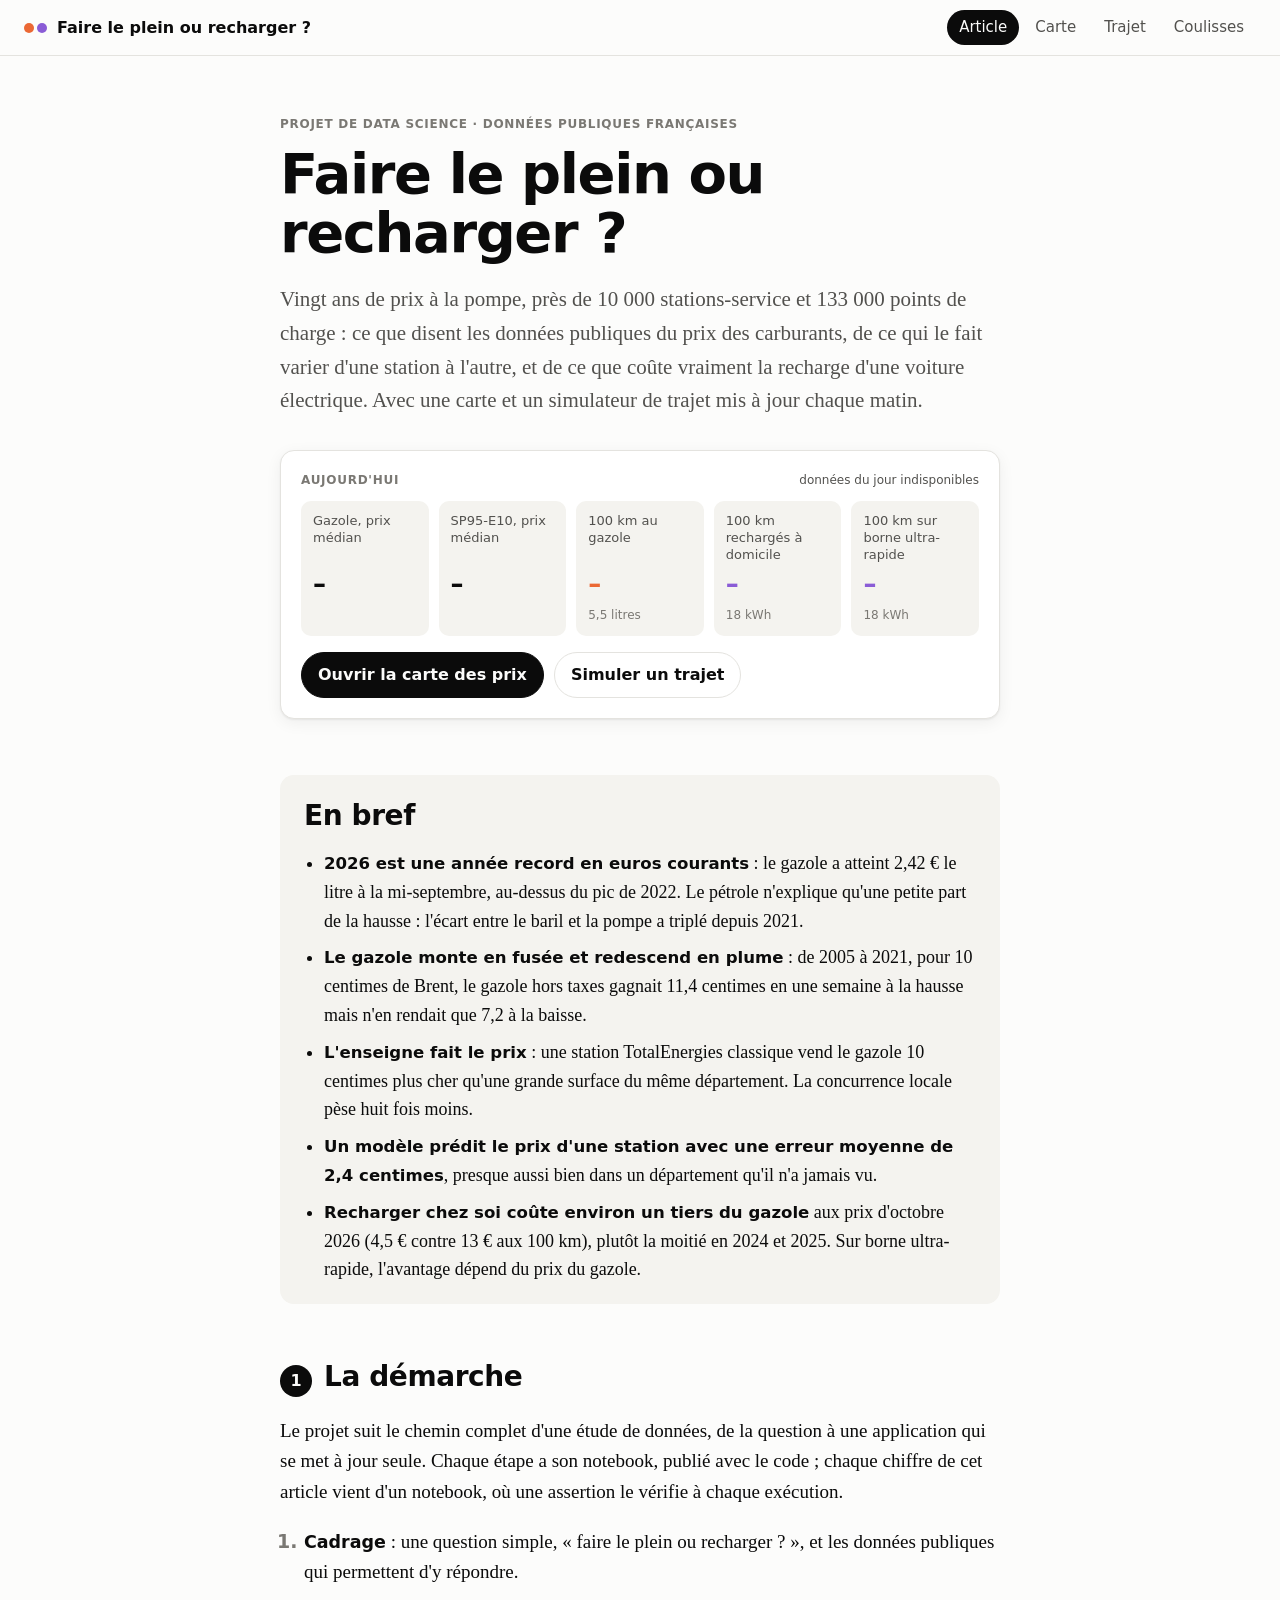
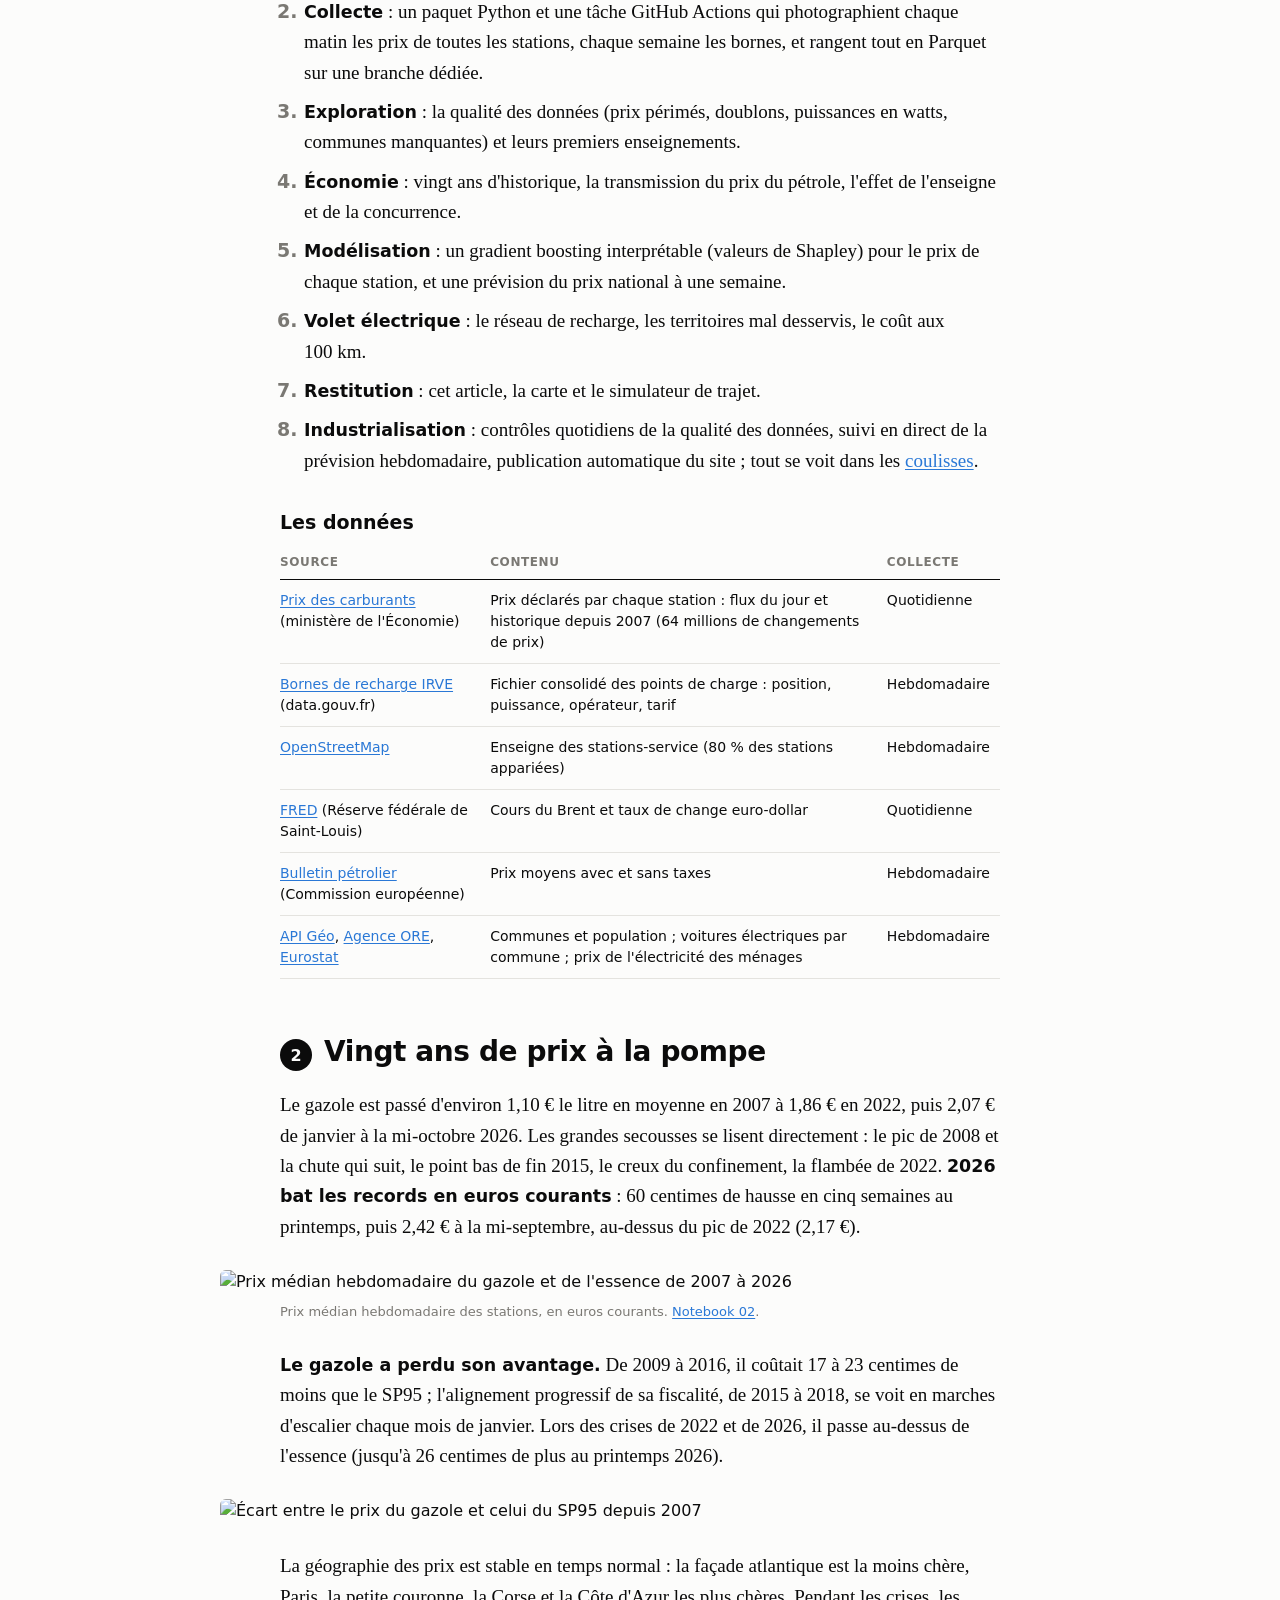
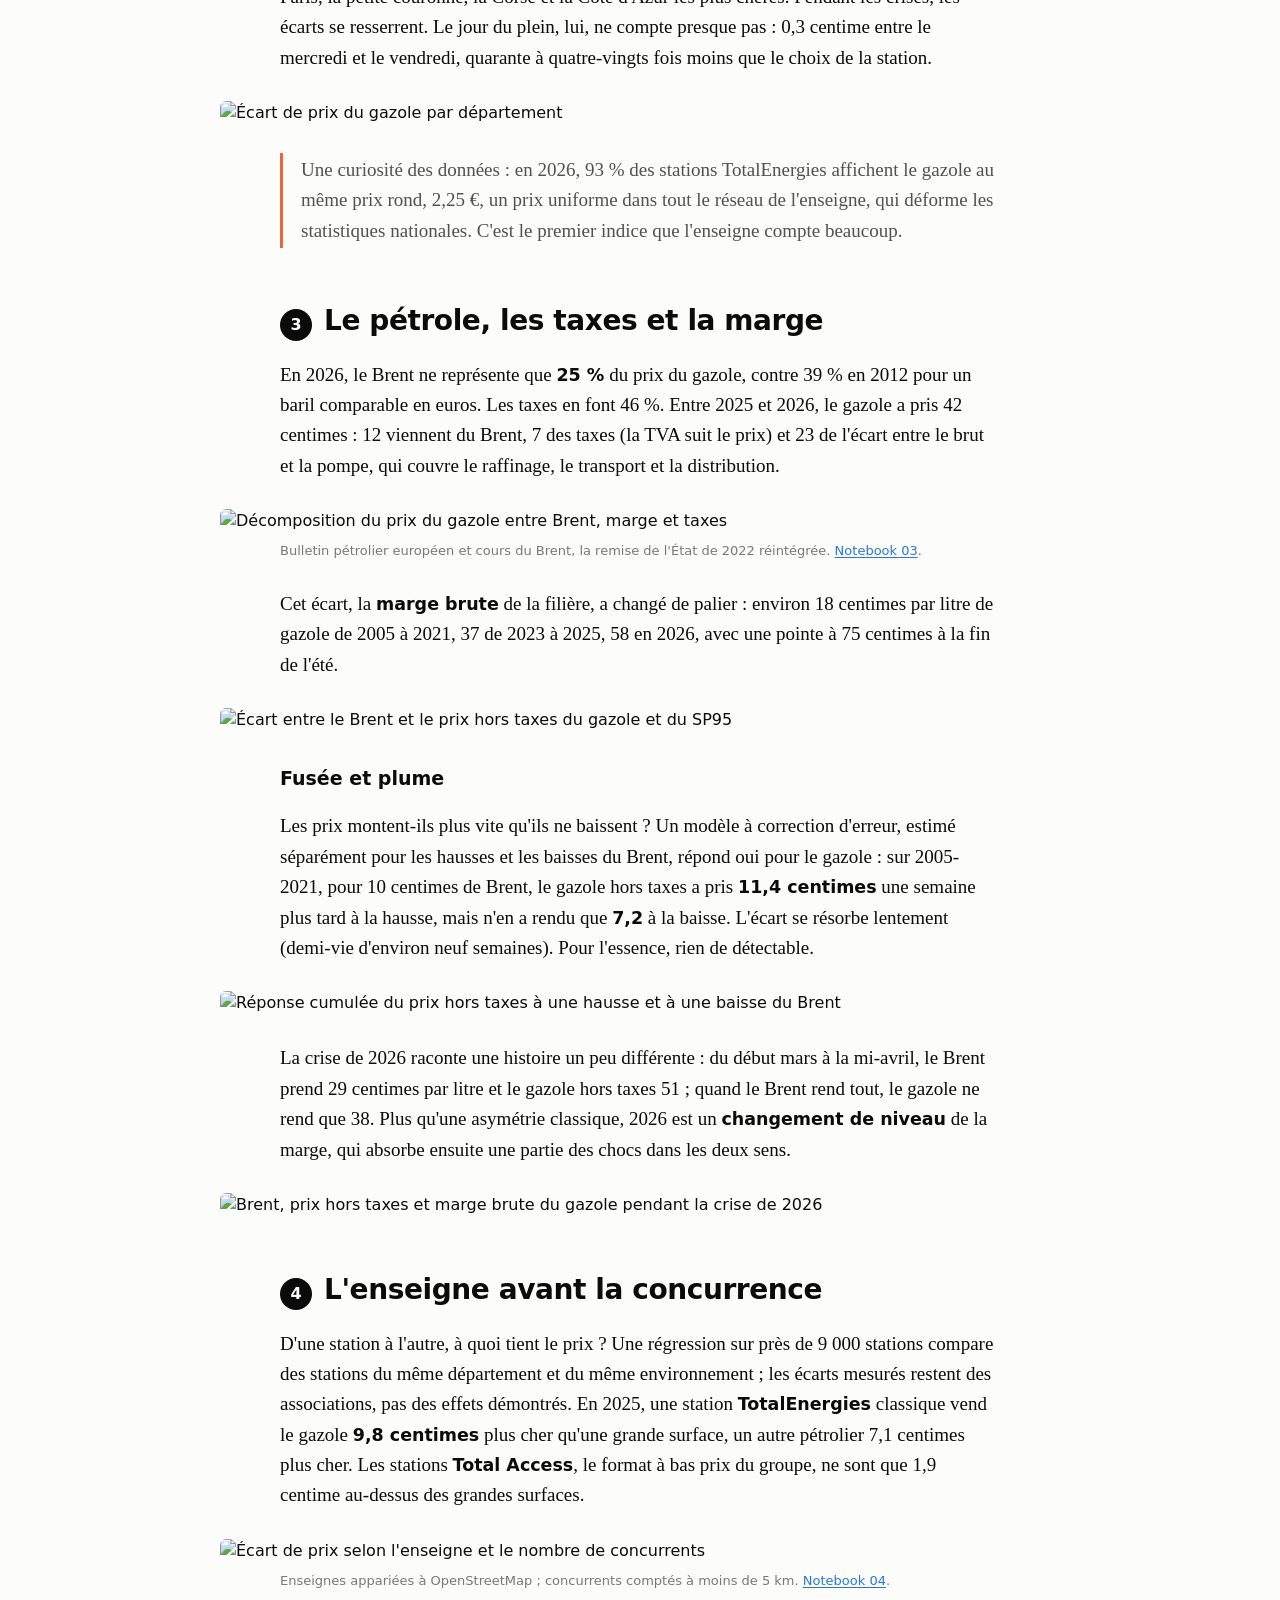
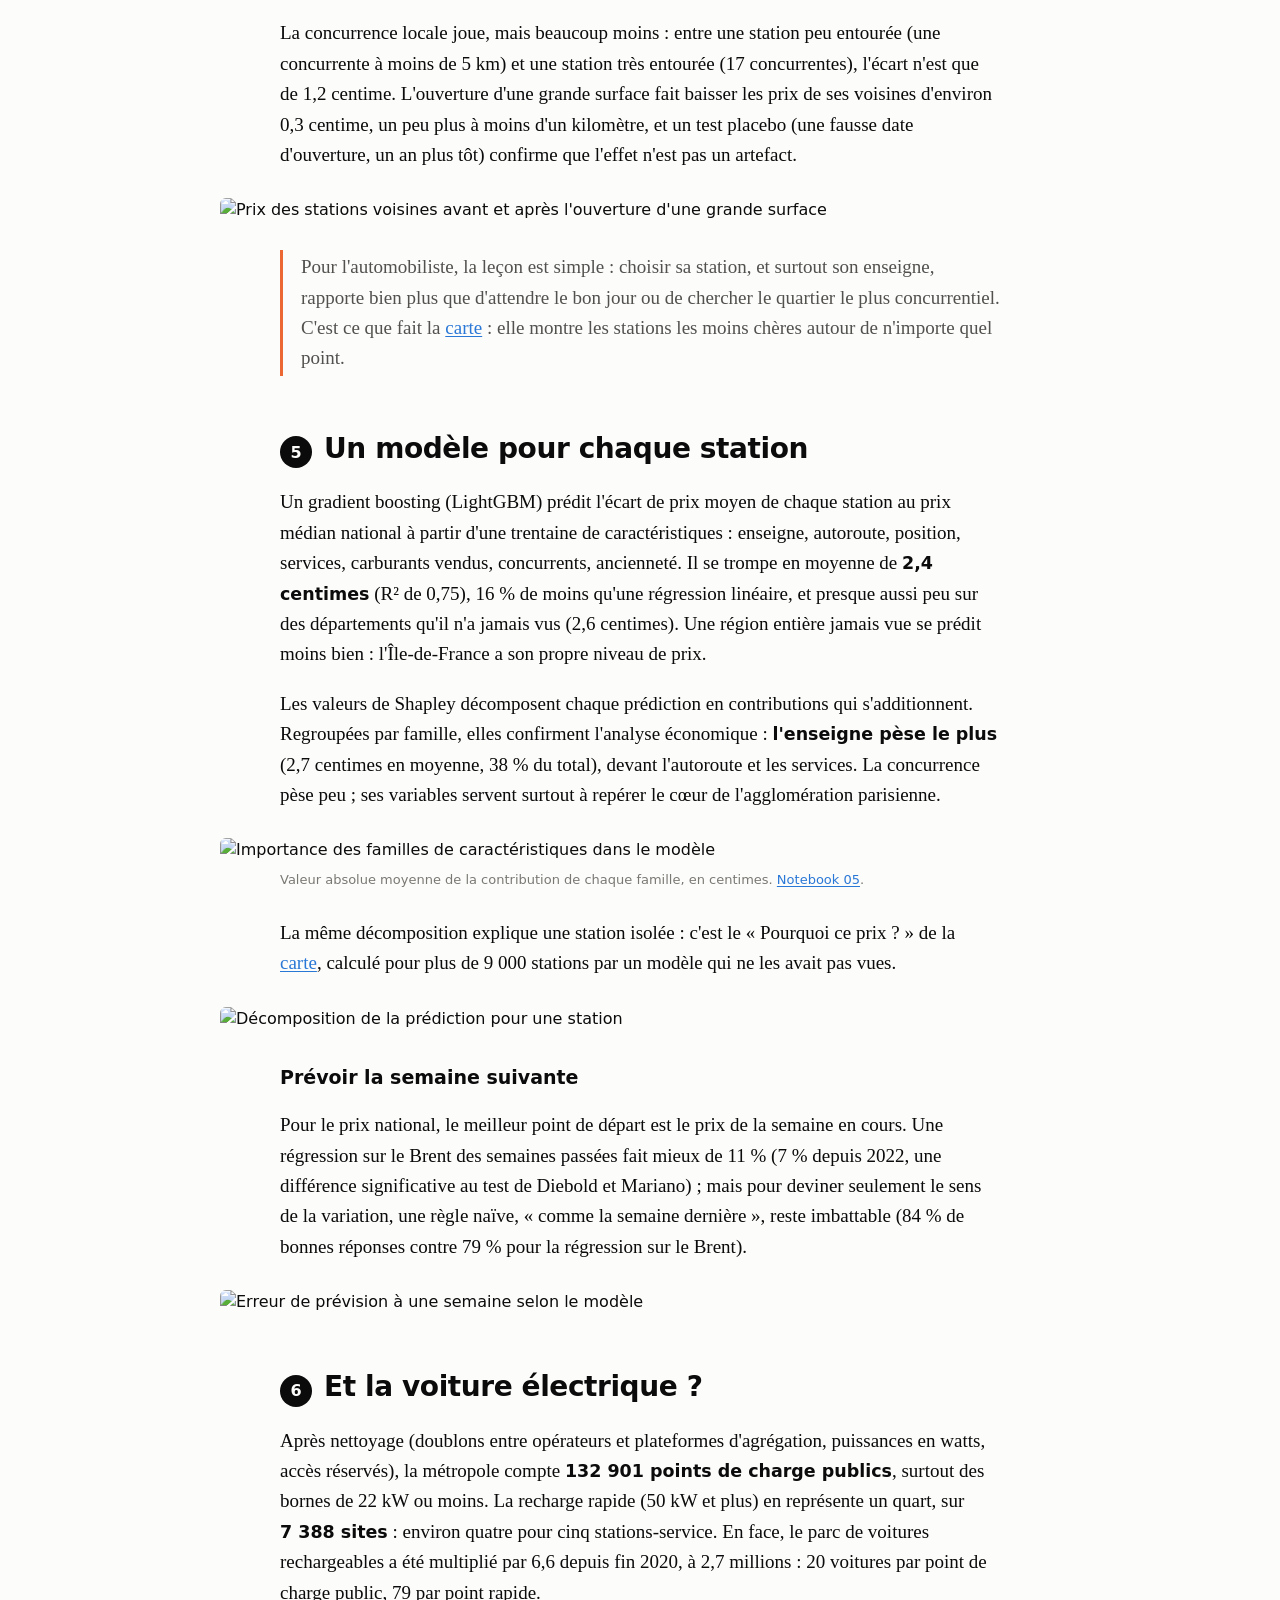
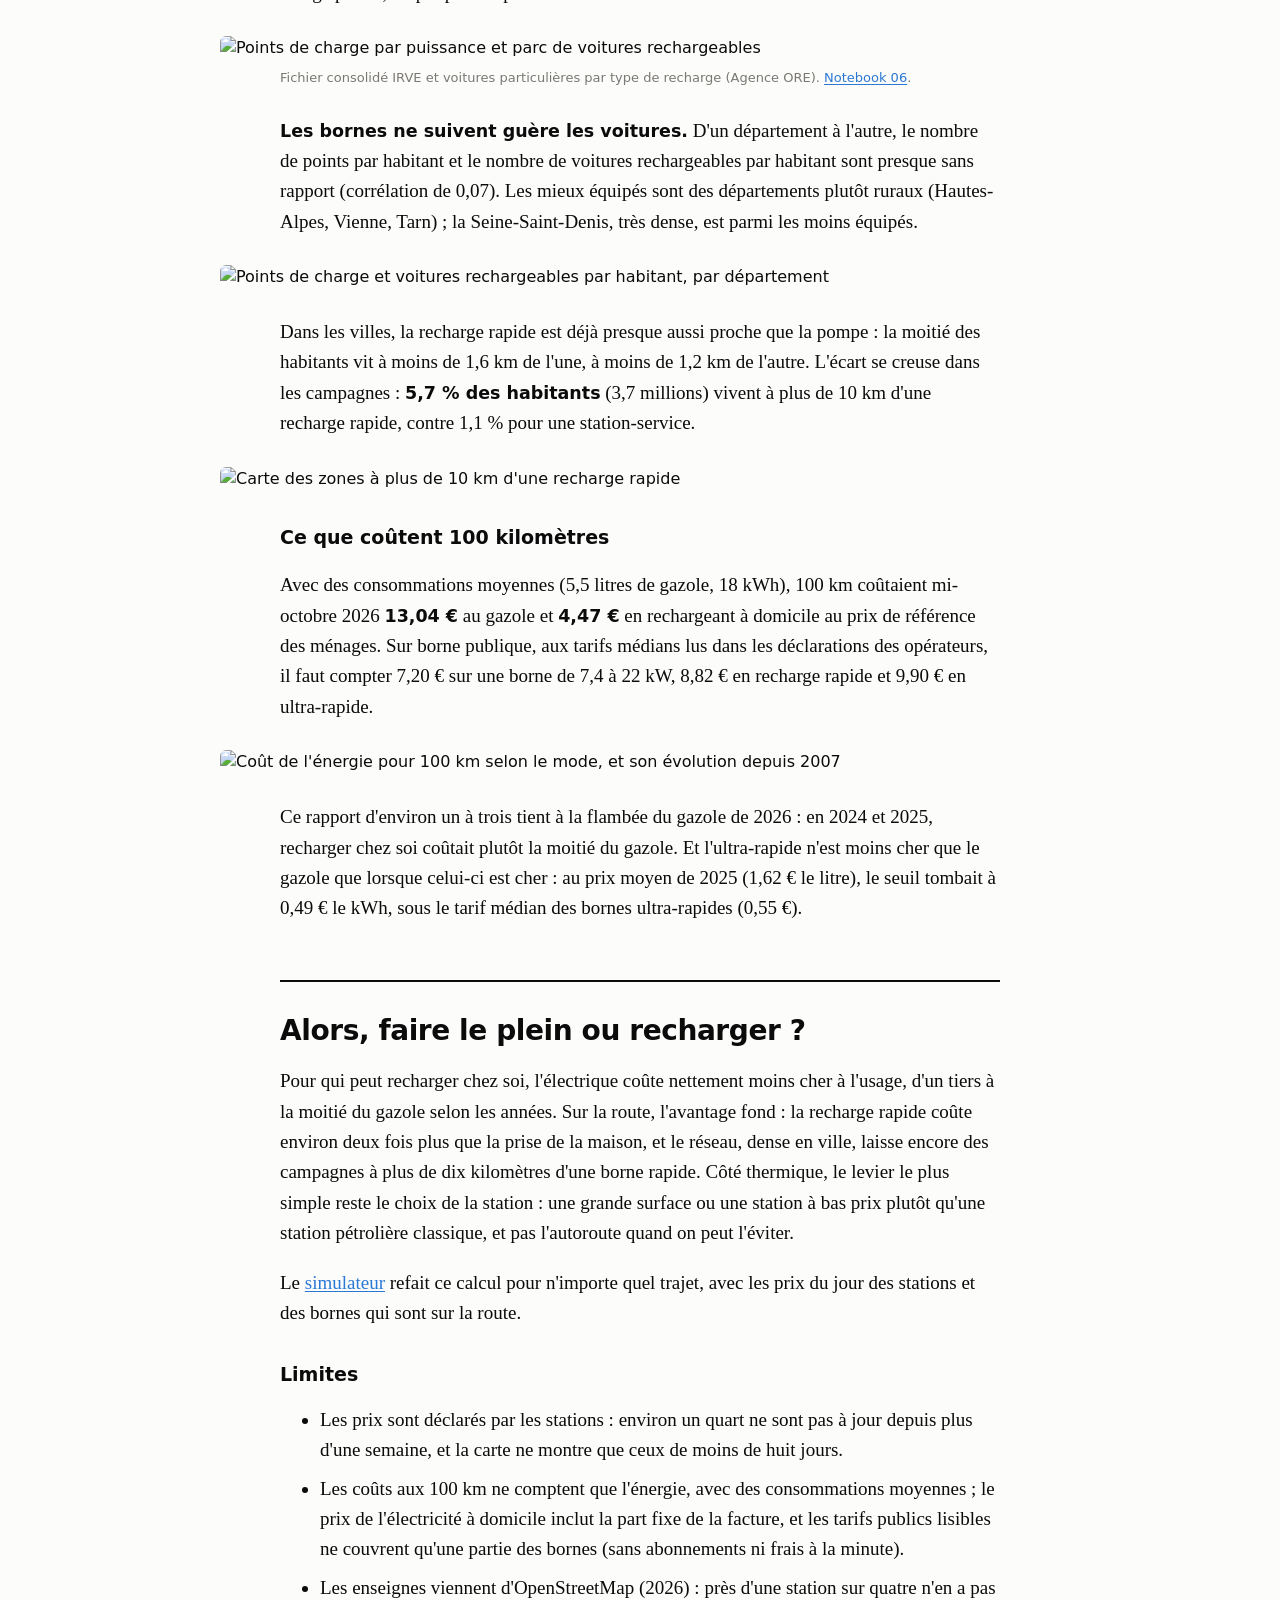
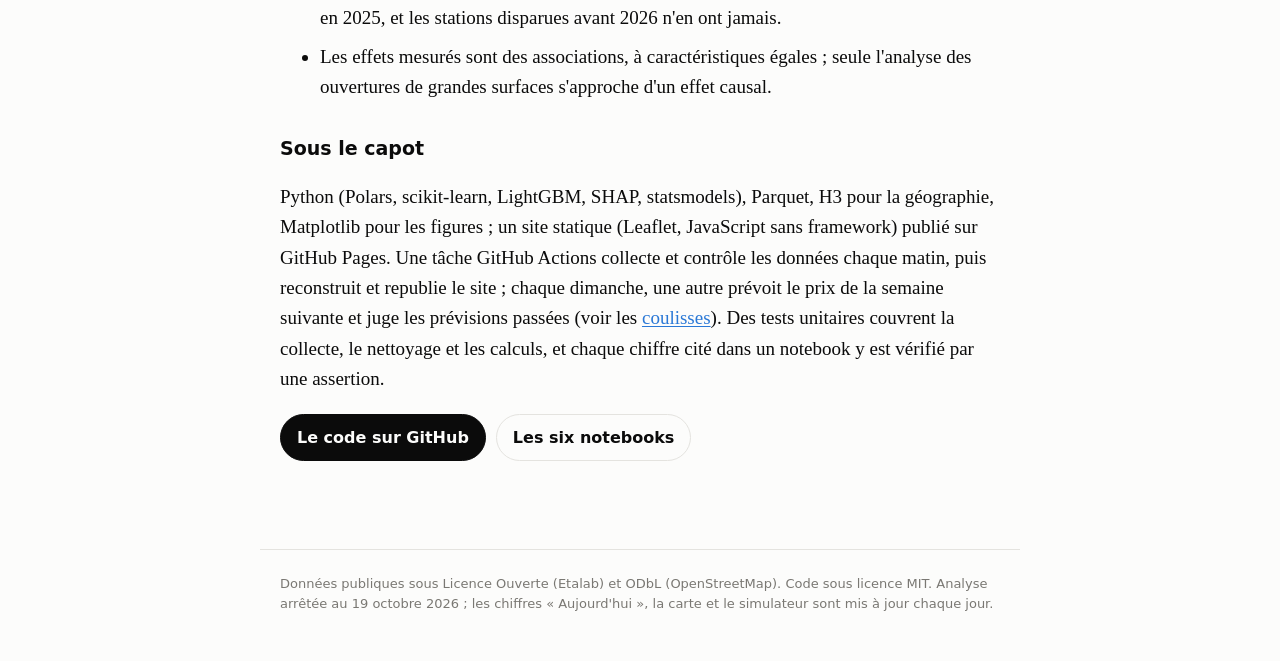
==== commit e498a2ae: "Contrôle la collecte chaque jour et suit la prévision chaque semaine `carburants controler` vérifie " ====
--- a/site/index.html
+++ b/site/index.html
@@ -16,6 +16,7 @@
       <a href="index.html" aria-current="page">Article</a>
       <a href="carte.html">Carte</a>
       <a href="trajet.html">Trajet</a>
+      <a href="suivi.html">Coulisses</a>
     </nav>
   </header>
 
@@ -23,7 +24,7 @@
     <section class="ouverture">
       <p class="etiquette">Projet de data science · données publiques françaises</p>
       <h1>Faire le plein ou recharger&nbsp;?</h1>
-      <p class="chapeau">Vingt ans de prix à la pompe, 10&nbsp;000 stations-service et 133&nbsp;000 points de charge&nbsp;: ce que disent les données publiques du prix des carburants, de ce qui le fait varier d'une station à l'autre, et de ce que coûte vraiment la recharge d'une voiture électrique. Avec une carte et un simulateur de trajet mis à jour chaque matin.</p>
+      <p class="chapeau">Vingt ans de prix à la pompe, près de 10&nbsp;000 stations-service et 133&nbsp;000 points de charge&nbsp;: ce que disent les données publiques du prix des carburants, de ce qui le fait varier d'une station à l'autre, et de ce que coûte vraiment la recharge d'une voiture électrique. Avec une carte et un simulateur de trajet mis à jour chaque matin.</p>
 
       <div class="aujourdhui" id="aujourdhui">
         <div class="aujourdhui-tete">
@@ -47,17 +48,17 @@
     <section class="en-bref">
       <h2>En bref</h2>
       <ul>
-        <li><b>2026 est une année record</b> : le gazole a atteint 2,42&nbsp;€ le litre à la mi-septembre, au-dessus du pic de 2022. Le pétrole n'explique qu'une petite part de la hausse&nbsp;: l'écart entre le baril et la pompe a triplé depuis 2021.</li>
-        <li><b>Le gazole monte en fusée et redescend en plume</b>&nbsp;: de 2005 à 2021, pour 10 centimes de Brent, il gagnait 11,4 centimes en une semaine à la hausse mais n'en rendait que 7,2 à la baisse.</li>
+        <li><b>2026 est une année record en euros courants</b> : le gazole a atteint 2,42&nbsp;€ le litre à la mi-septembre, au-dessus du pic de 2022. Le pétrole n'explique qu'une petite part de la hausse&nbsp;: l'écart entre le baril et la pompe a triplé depuis 2021.</li>
+        <li><b>Le gazole monte en fusée et redescend en plume</b>&nbsp;: de 2005 à 2021, pour 10 centimes de Brent, le gazole hors taxes gagnait 11,4 centimes en une semaine à la hausse mais n'en rendait que 7,2 à la baisse.</li>
         <li><b>L'enseigne fait le prix</b>&nbsp;: une station TotalEnergies classique vend le gazole 10 centimes plus cher qu'une grande surface du même département. La concurrence locale pèse huit fois moins.</li>
-        <li><b>Un modèle prédit le prix d'une station à 2,4 centimes près</b>, presque aussi bien dans un département qu'il n'a jamais vu.</li>
+        <li><b>Un modèle prédit le prix d'une station avec une erreur moyenne de 2,4 centimes</b>, presque aussi bien dans un département qu'il n'a jamais vu.</li>
         <li><b>Recharger chez soi coûte environ un tiers du gazole</b> aux prix d'octobre 2026 (4,5&nbsp;€ contre 13&nbsp;€ aux 100&nbsp;km), plutôt la moitié en 2024 et 2025. Sur borne ultra-rapide, l'avantage dépend du prix du gazole.</li>
       </ul>
     </section>
 
     <section>
       <h2><span class="numero">1</span>La démarche</h2>
-      <p>Le projet suit le chemin complet d'une étude de données, de la question à une application qui se met à jour seule. Chaque étape a son notebook, publié avec le code&nbsp;; chaque chiffre de cet article en vient et y est vérifié automatiquement.</p>
+      <p>Le projet suit le chemin complet d'une étude de données, de la question à une application qui se met à jour seule. Chaque étape a son notebook, publié avec le code&nbsp;; chaque chiffre de cet article vient d'un notebook, où une assertion le vérifie à chaque exécution.</p>
       <ol class="etapes">
         <li><b>Cadrage</b> : une question simple, « faire le plein ou recharger&nbsp;? », et les données publiques qui permettent d'y répondre.</li>
         <li><b>Collecte</b> : un paquet Python et une tâche GitHub Actions qui photographient chaque matin les prix de toutes les stations, chaque semaine les bornes, et rangent tout en Parquet sur une branche dédiée.</li>
@@ -66,7 +67,7 @@
         <li><b>Modélisation</b> : un gradient boosting interprétable (valeurs de Shapley) pour le prix de chaque station, et une prévision du prix national à une semaine.</li>
         <li><b>Volet électrique</b> : le réseau de recharge, les territoires mal desservis, le coût aux 100&nbsp;km.</li>
         <li><b>Restitution</b> : cet article, la carte et le simulateur de trajet.</li>
-        <li><b>Industrialisation</b> : tests, intégration continue et publication automatique du site après chaque collecte.</li>
+        <li><b>Industrialisation</b> : contrôles quotidiens de la qualité des données, suivi en direct de la prévision hebdomadaire, publication automatique du site ; tout se voit dans les <a href="suivi.html">coulisses</a>.</li>
       </ol>
 
       <h3>Les données</h3>
@@ -76,7 +77,7 @@
           <tbody>
             <tr><td><a href="https://www.prix-carburants.gouv.fr/rubrique/opendata/">Prix des carburants</a> (ministère de l'Économie)</td><td>Prix déclarés par chaque station : flux du jour et historique depuis 2007 (64 millions de changements de prix)</td><td>Quotidienne</td></tr>
             <tr><td><a href="https://www.data.gouv.fr/fr/datasets/fichier-consolide-des-bornes-de-recharge-pour-vehicules-electriques/">Bornes de recharge IRVE</a> (data.gouv.fr)</td><td>Fichier consolidé des points de charge : position, puissance, opérateur, tarif</td><td>Hebdomadaire</td></tr>
-            <tr><td><a href="https://www.openstreetmap.org/">OpenStreetMap</a></td><td>Enseigne des stations-service (81 % des stations appariées)</td><td>Hebdomadaire</td></tr>
+            <tr><td><a href="https://www.openstreetmap.org/">OpenStreetMap</a></td><td>Enseigne des stations-service (80 % des stations appariées)</td><td>Hebdomadaire</td></tr>
             <tr><td><a href="https://fred.stlouisfed.org/">FRED</a> (Réserve fédérale de Saint-Louis)</td><td>Cours du Brent et taux de change euro-dollar</td><td>Quotidienne</td></tr>
             <tr><td><a href="https://energy.ec.europa.eu/data-and-analysis/weekly-oil-bulletin_en">Bulletin pétrolier</a> (Commission européenne)</td><td>Prix moyens avec et sans taxes</td><td>Hebdomadaire</td></tr>
             <tr><td><a href="https://geo.api.gouv.fr/">API Géo</a>, <a href="https://www.data.gouv.fr/fr/datasets/voitures-particulieres-immatriculees-par-commune-et-par-type-de-recharge/">Agence ORE</a>, <a href="https://ec.europa.eu/eurostat/databrowser/view/nrg_pc_204/default/table">Eurostat</a></td><td>Communes et population ; voitures électriques par commune ; prix de l'électricité des ménages</td><td>Hebdomadaire</td></tr>
@@ -87,7 +88,7 @@
 
     <section>
       <h2><span class="numero">2</span>Vingt ans de prix à la pompe</h2>
-      <p>Le gazole est passé d'environ 1,10&nbsp;€ le litre en moyenne en 2007 à 1,86&nbsp;€ en 2022, puis 2,07&nbsp;€ de janvier à la mi-octobre 2026. Les grandes secousses se lisent directement&nbsp;: le pic de 2008 et la chute qui suit, le point bas de fin 2015, le creux du confinement, la flambée de 2022. <b>2026 bat les records</b>&nbsp;: 60 centimes de hausse en cinq semaines au printemps, puis 2,42&nbsp;€ à la mi-septembre, au-dessus du pic de 2022 (2,17&nbsp;€).</p>
+      <p>Le gazole est passé d'environ 1,10&nbsp;€ le litre en moyenne en 2007 à 1,86&nbsp;€ en 2022, puis 2,07&nbsp;€ de janvier à la mi-octobre 2026. Les grandes secousses se lisent directement&nbsp;: le pic de 2008 et la chute qui suit, le point bas de fin 2015, le creux du confinement, la flambée de 2022. <b>2026 bat les records en euros courants</b>&nbsp;: 60 centimes de hausse en cinq semaines au printemps, puis 2,42&nbsp;€ à la mi-septembre, au-dessus du pic de 2022 (2,17&nbsp;€).</p>
       <figure>
         <img src="figures/06_vingt_ans_de_prix.png" alt="Prix médian hebdomadaire du gazole et de l'essence de 2007 à 2026" loading="lazy">
         <figcaption>Prix médian hebdomadaire des stations, en euros courants. <a href="https://github.com/nitescuale/prix-carburants-bornes/blob/main/notebooks/02_historique.ipynb">Notebook 02</a>.</figcaption>
@@ -100,7 +101,7 @@
       <figure>
         <img src="figures/09_departements.png" alt="Écart de prix du gazole par département" loading="lazy">
       </figure>
-      <p class="aparte">Une curiosité des données&nbsp;: en 2026, 93&nbsp;% des stations TotalEnergies affichent le gazole au même prix rond, 2,25&nbsp;€, un plafonnement commercial de l'enseigne qui déforme les statistiques nationales. C'est le premier indice que l'enseigne compte beaucoup.</p>
+      <p class="aparte">Une curiosité des données&nbsp;: en 2026, 93&nbsp;% des stations TotalEnergies affichent le gazole au même prix rond, 2,25&nbsp;€, un prix uniforme dans tout le réseau de l'enseigne, qui déforme les statistiques nationales. C'est le premier indice que l'enseigne compte beaucoup.</p>
     </section>
 
     <section>
@@ -127,7 +128,7 @@
 
     <section>
       <h2><span class="numero">4</span>L'enseigne avant la concurrence</h2>
-      <p>D'une station à l'autre, à quoi tient le prix&nbsp;? Une régression sur près de 9&nbsp;000 stations, à département égal, isole les effets. En 2025, une station <b>TotalEnergies</b> classique vend le gazole <b>9,8 centimes</b> plus cher qu'une grande surface, un autre pétrolier 7,1 centimes plus cher. Les stations <b>Total Access</b>, le format à bas prix du groupe, ne sont que 1,9 centime au-dessus des grandes surfaces.</p>
+      <p>D'une station à l'autre, à quoi tient le prix&nbsp;? Une régression sur près de 9&nbsp;000 stations compare des stations du même département et du même environnement&nbsp;; les écarts mesurés restent des associations, pas des effets démontrés. En 2025, une station <b>TotalEnergies</b> classique vend le gazole <b>9,8 centimes</b> plus cher qu'une grande surface, un autre pétrolier 7,1 centimes plus cher. Les stations <b>Total Access</b>, le format à bas prix du groupe, ne sont que 1,9 centime au-dessus des grandes surfaces.</p>
       <figure>
         <img src="figures/15_enseigne_et_concurrence.png" alt="Écart de prix selon l'enseigne et le nombre de concurrents" loading="lazy">
         <figcaption>Enseignes appariées à OpenStreetMap ; concurrents comptés à moins de 5 km. <a href="https://github.com/nitescuale/prix-carburants-bornes/blob/main/notebooks/04_concurrence.ipynb">Notebook 04</a>.</figcaption>
@@ -152,7 +153,7 @@
         <img src="figures/19_modele_station.png" alt="Décomposition de la prédiction pour une station" loading="lazy">
       </figure>
       <h3>Prévoir la semaine suivante</h3>
-      <p>Pour le prix national, le meilleur point de départ est le prix de la semaine en cours. Une régression sur le Brent des semaines passées fait mieux de 11&nbsp;% (7&nbsp;% depuis 2022, une différence significative au test de Diebold et Mariano)&nbsp;; mais pour deviner seulement le sens de la variation, une règle naïve, « comme la semaine dernière », reste imbattable (84&nbsp;% de bonnes réponses contre 80&nbsp;%).</p>
+      <p>Pour le prix national, le meilleur point de départ est le prix de la semaine en cours. Une régression sur le Brent des semaines passées fait mieux de 11&nbsp;% (7&nbsp;% depuis 2022, une différence significative au test de Diebold et Mariano)&nbsp;; mais pour deviner seulement le sens de la variation, une règle naïve, « comme la semaine dernière », reste imbattable (84&nbsp;% de bonnes réponses contre 79&nbsp;% pour la régression sur le Brent).</p>
       <figure>
         <img src="figures/20_prevision.png" alt="Erreur de prévision à une semaine selon le modèle" loading="lazy">
       </figure>
@@ -195,7 +196,7 @@
       </ul>
 
       <h3>Sous le capot</h3>
-      <p>Python (Polars, scikit-learn, LightGBM, SHAP, statsmodels), Parquet, H3 pour la géographie, Matplotlib pour les figures&nbsp;; un site statique (Leaflet, JavaScript sans framework) publié sur GitHub Pages. Une tâche GitHub Actions collecte les données chaque matin, puis reconstruit et republie le site. Des tests unitaires couvrent la collecte, le nettoyage et les calculs, et chaque chiffre cité dans un notebook y est vérifié par une assertion.</p>
+      <p>Python (Polars, scikit-learn, LightGBM, SHAP, statsmodels), Parquet, H3 pour la géographie, Matplotlib pour les figures&nbsp;; un site statique (Leaflet, JavaScript sans framework) publié sur GitHub Pages. Une tâche GitHub Actions collecte et contrôle les données chaque matin, puis reconstruit et republie le site ; chaque dimanche, une autre prévoit le prix de la semaine suivante et juge les prévisions passées (voir les <a href="suivi.html">coulisses</a>). Des tests unitaires couvrent la collecte, le nettoyage et les calculs, et chaque chiffre cité dans un notebook y est vérifié par une assertion.</p>
       <p class="liens">
         <a class="bouton" href="https://github.com/nitescuale/prix-carburants-bornes">Le code sur GitHub</a>
         <a class="bouton secondaire" href="https://github.com/nitescuale/prix-carburants-bornes/tree/main/notebooks">Les six notebooks</a>
--- a/site/css/article.css
+++ b/site/css/article.css
@@ -77,3 +77,39 @@
   .tuile-libelle { min-height: 2.6em; }
   .tuile:last-child { grid-column: 1 / -1; }
 }
+
+/* Page « Coulisses » */
+.chaine { list-style: none; padding: 0; display: grid; gap: 10px; counter-reset: maillon; }
+.chaine li {
+  display: grid;
+  grid-template-columns: 150px 1fr;
+  grid-template-rows: auto auto;
+  column-gap: 16px;
+  padding: 14px 16px;
+  border: 1px solid var(--grille);
+  border-radius: 10px;
+  background: var(--surface);
+  font-family: var(--sans);
+  font-size: 15px;
+  margin: 0;
+}
+.chaine li .etiquette { grid-row: 1 / 3; align-self: center; }
+.chaine li b { font-size: 16px; }
+.chaine li span:last-child { color: var(--texte-2); }
+@media (max-width: 640px) {
+  .chaine li { grid-template-columns: 1fr; }
+  .chaine li .etiquette { grid-row: auto; }
+}
+.jours { display: flex; flex-wrap: wrap; gap: 3px; margin: 4px 0 8px; }
+.jour { width: 14px; height: 14px; border-radius: 3px; background: var(--aqua); }
+.jour.alerte { background: #e3c45a; }
+.jour.erreur { background: var(--rouge); }
+.tuiles.tuiles-3 { grid-template-columns: repeat(3, 1fr); }
+.tuile-valeur.petite { font-size: 20px; }
+.graphique { margin: 24px 0 !important; }
+.graphique .legende { padding: 0; margin-top: 6px; }
+.alerte { padding: 10px 12px; border-radius: 8px; background: #fdf0e8; color: #8a3a16; font-family: var(--sans); font-size: 15px; }
+@media (max-width: 760px) {
+  .tuiles.tuiles-3 { grid-template-columns: 1fr; }
+  .tuiles.tuiles-3 .tuile-libelle { min-height: 0; }
+}
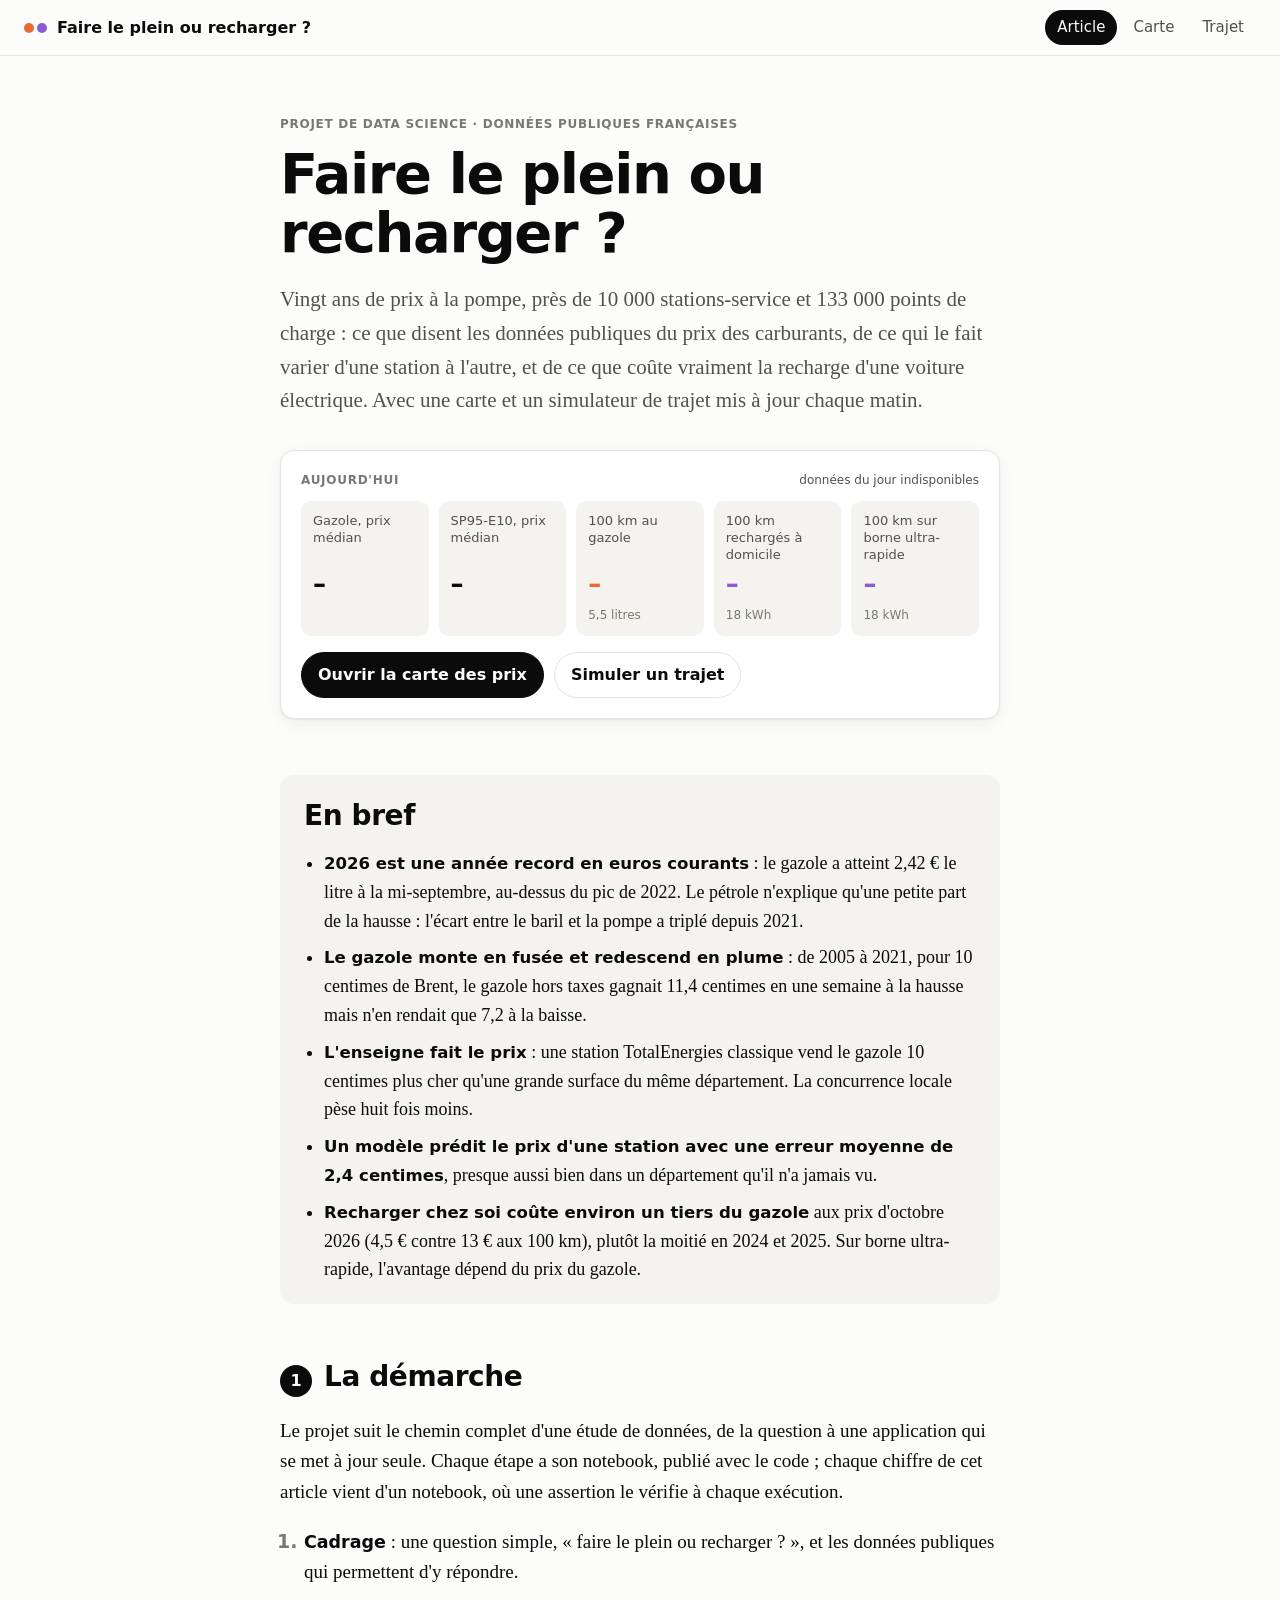
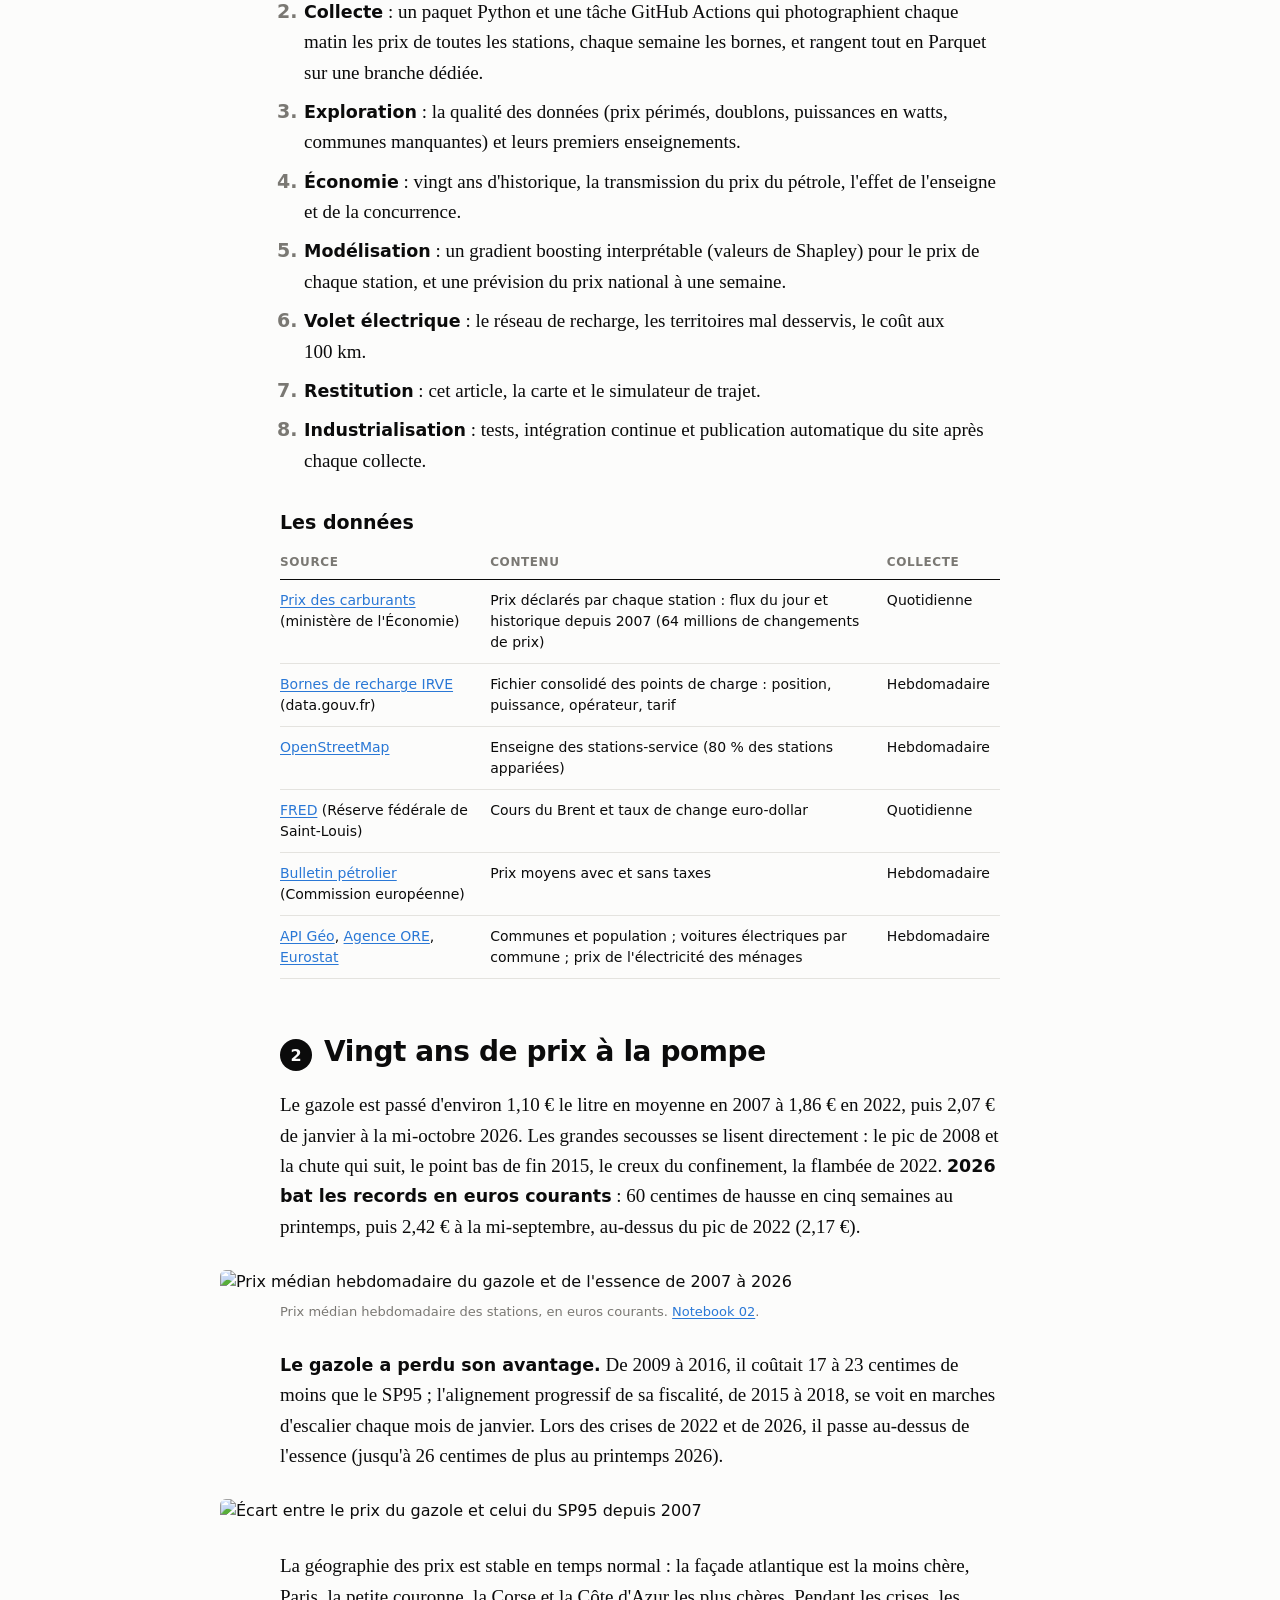
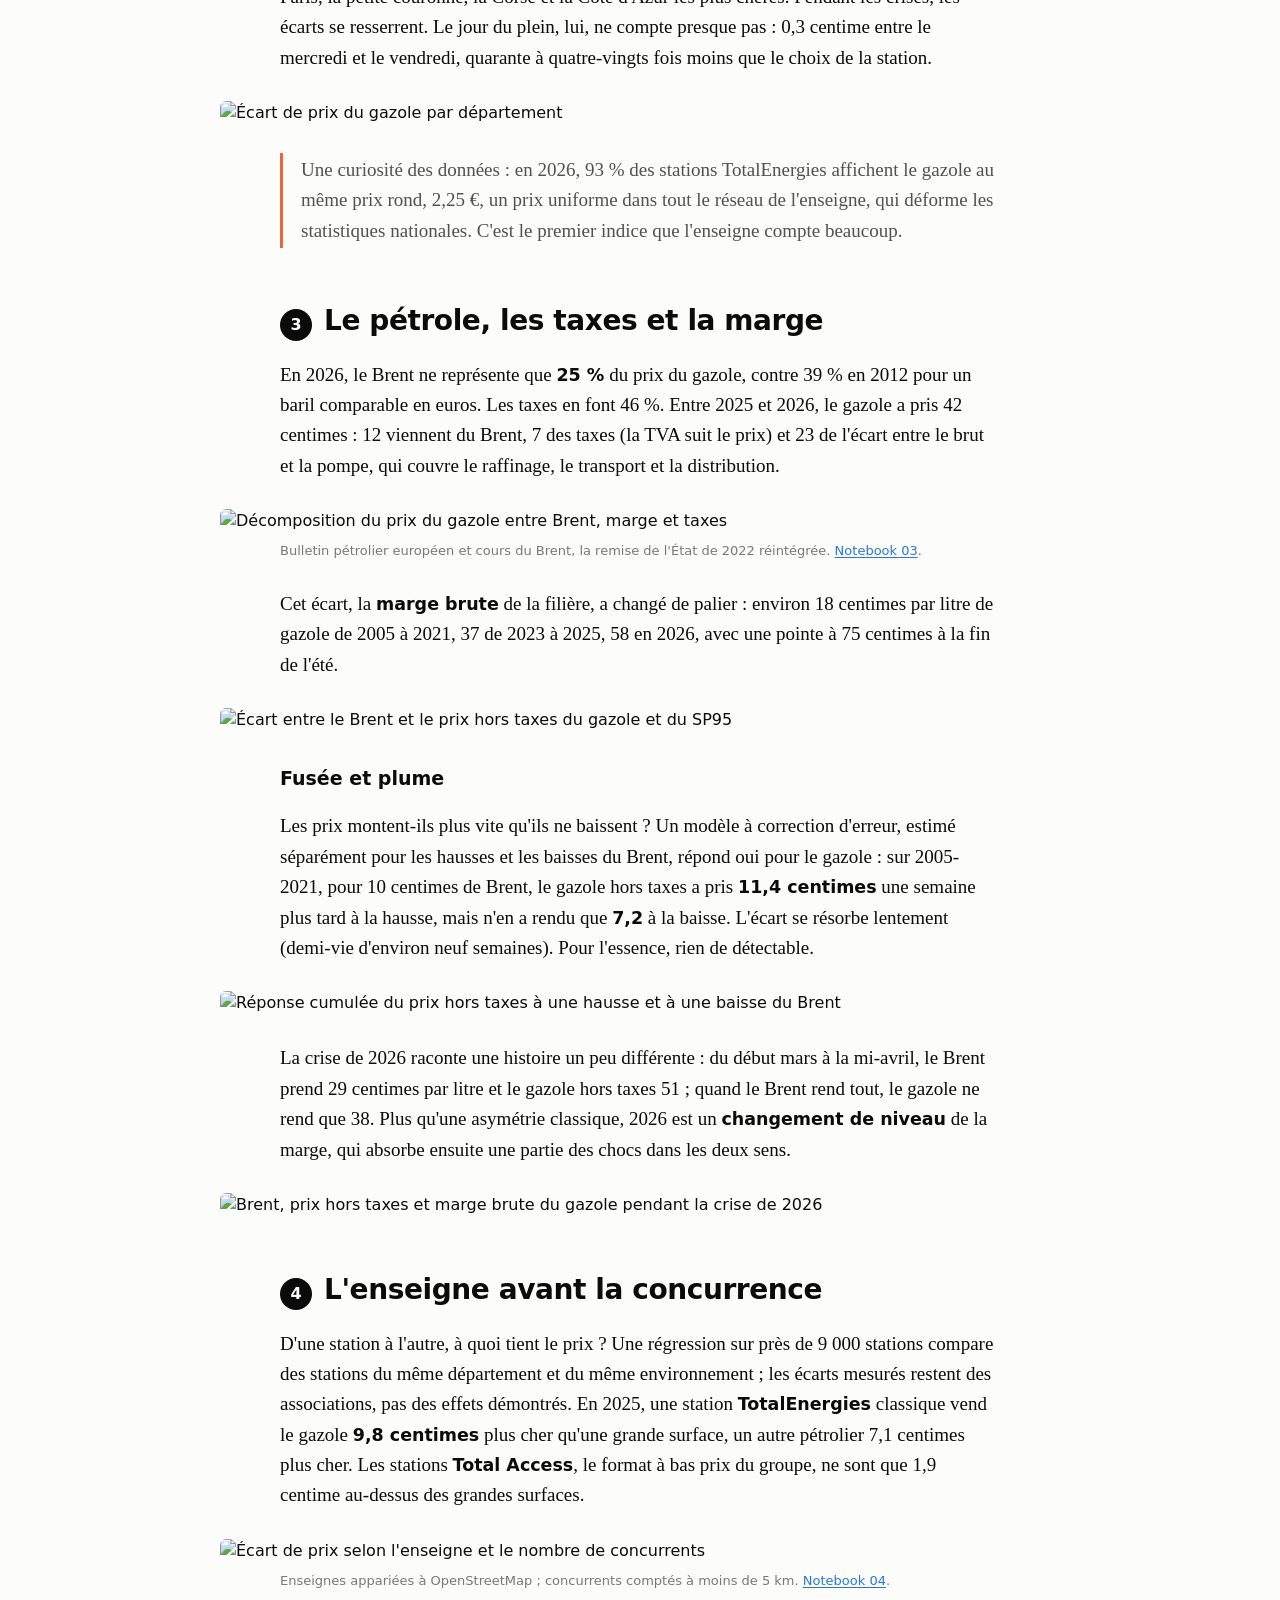
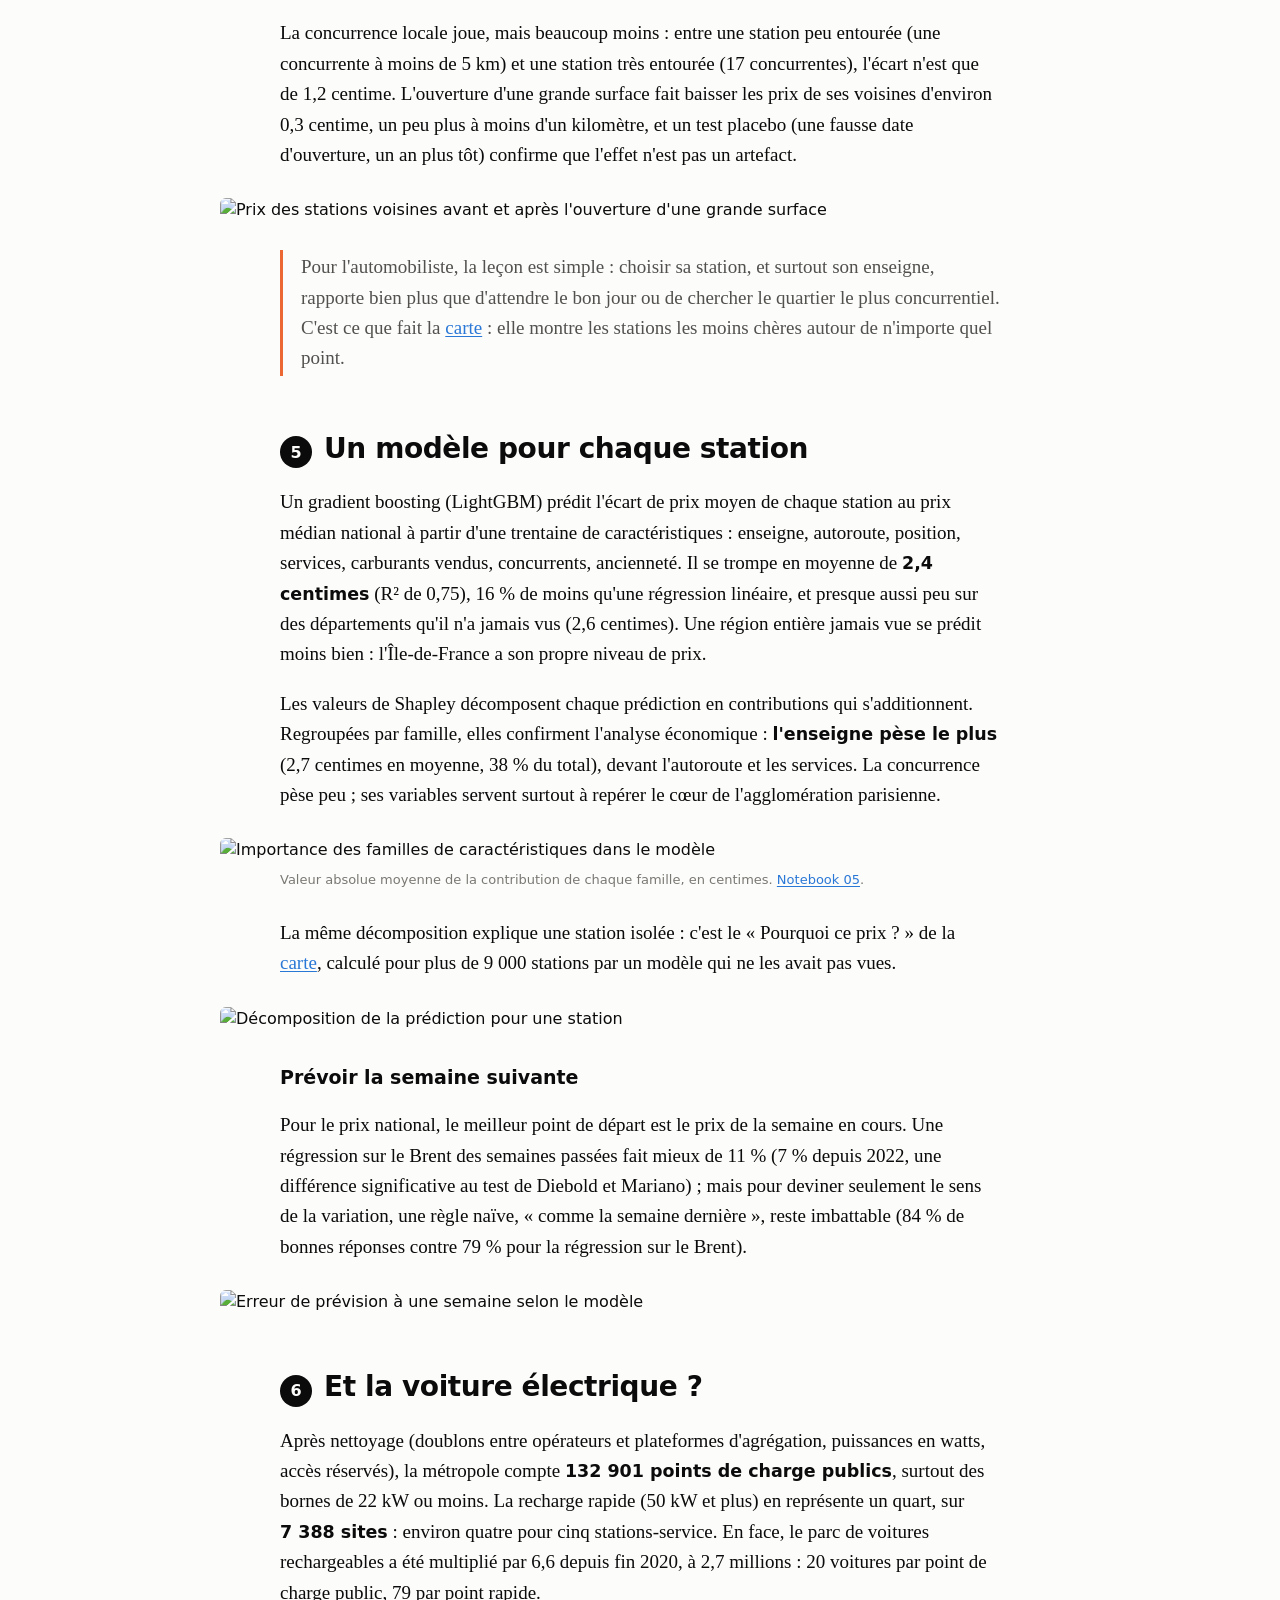
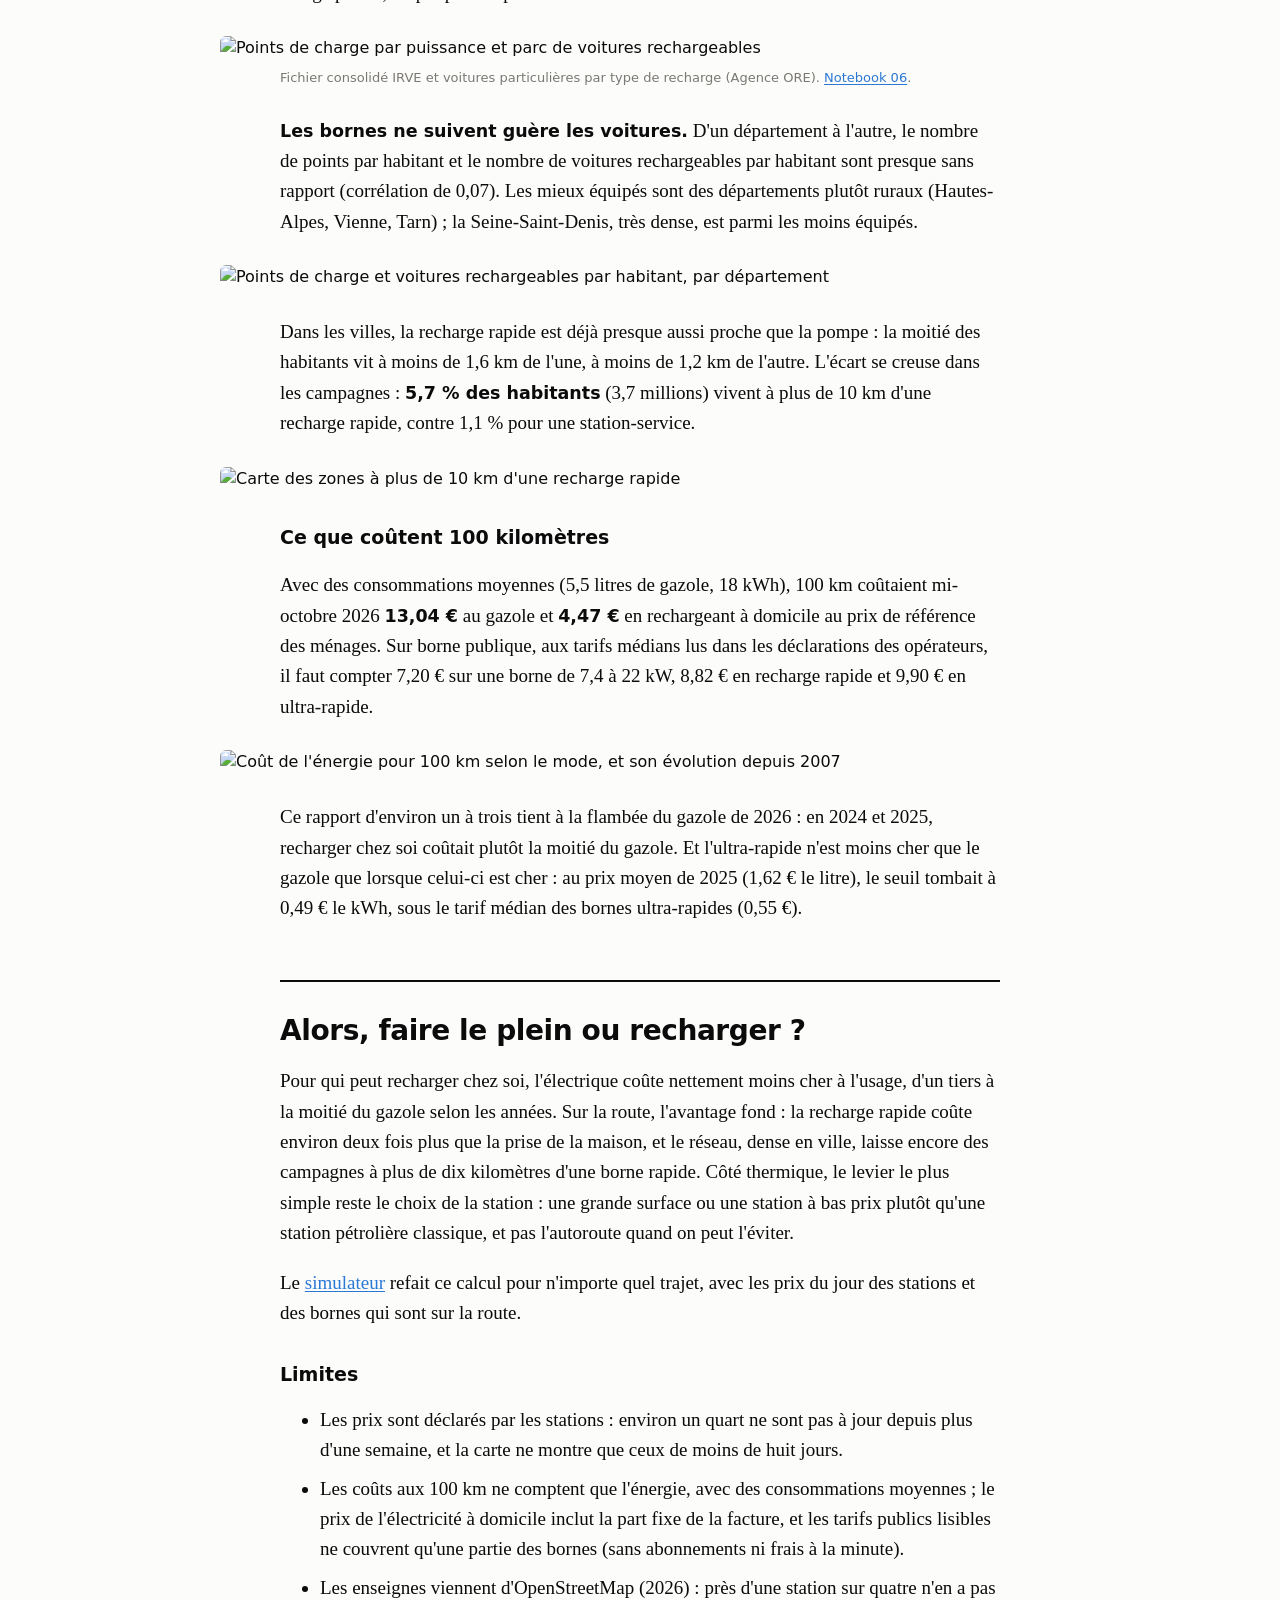
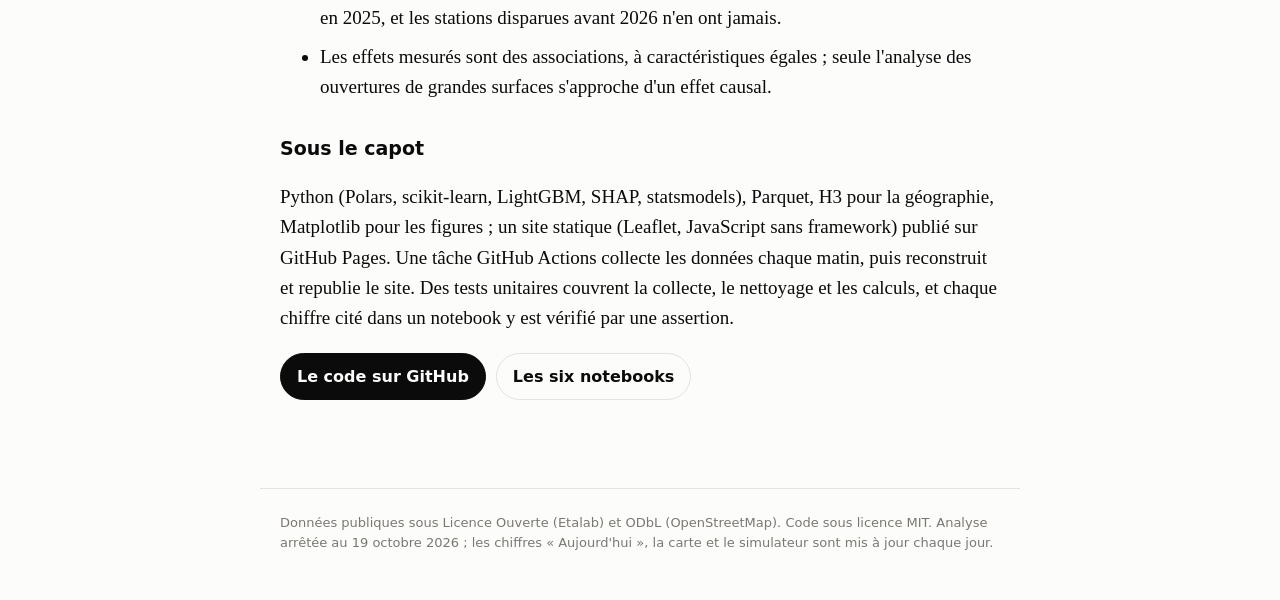
==== commit 101d4039: "Corrige les points de la relecture du site Simulateur : stations cherchées le long de toute la route" ====
--- a/site/index.html
+++ b/site/index.html
@@ -16,7 +16,6 @@
       <a href="index.html" aria-current="page">Article</a>
       <a href="carte.html">Carte</a>
       <a href="trajet.html">Trajet</a>
-      <a href="suivi.html">Coulisses</a>
     </nav>
   </header>
 
@@ -67,7 +66,7 @@
         <li><b>Modélisation</b> : un gradient boosting interprétable (valeurs de Shapley) pour le prix de chaque station, et une prévision du prix national à une semaine.</li>
         <li><b>Volet électrique</b> : le réseau de recharge, les territoires mal desservis, le coût aux 100&nbsp;km.</li>
         <li><b>Restitution</b> : cet article, la carte et le simulateur de trajet.</li>
-        <li><b>Industrialisation</b> : contrôles quotidiens de la qualité des données, suivi en direct de la prévision hebdomadaire, publication automatique du site ; tout se voit dans les <a href="suivi.html">coulisses</a>.</li>
+        <li><b>Industrialisation</b> : tests, intégration continue et publication automatique du site après chaque collecte.</li>
       </ol>
 
       <h3>Les données</h3>
@@ -196,7 +195,7 @@
       </ul>
 
       <h3>Sous le capot</h3>
-      <p>Python (Polars, scikit-learn, LightGBM, SHAP, statsmodels), Parquet, H3 pour la géographie, Matplotlib pour les figures&nbsp;; un site statique (Leaflet, JavaScript sans framework) publié sur GitHub Pages. Une tâche GitHub Actions collecte et contrôle les données chaque matin, puis reconstruit et republie le site ; chaque dimanche, une autre prévoit le prix de la semaine suivante et juge les prévisions passées (voir les <a href="suivi.html">coulisses</a>). Des tests unitaires couvrent la collecte, le nettoyage et les calculs, et chaque chiffre cité dans un notebook y est vérifié par une assertion.</p>
+      <p>Python (Polars, scikit-learn, LightGBM, SHAP, statsmodels), Parquet, H3 pour la géographie, Matplotlib pour les figures&nbsp;; un site statique (Leaflet, JavaScript sans framework) publié sur GitHub Pages. Une tâche GitHub Actions collecte les données chaque matin, puis reconstruit et republie le site. Des tests unitaires couvrent la collecte, le nettoyage et les calculs, et chaque chiffre cité dans un notebook y est vérifié par une assertion.</p>
       <p class="liens">
         <a class="bouton" href="https://github.com/nitescuale/prix-carburants-bornes">Le code sur GitHub</a>
         <a class="bouton secondaire" href="https://github.com/nitescuale/prix-carburants-bornes/tree/main/notebooks">Les six notebooks</a>
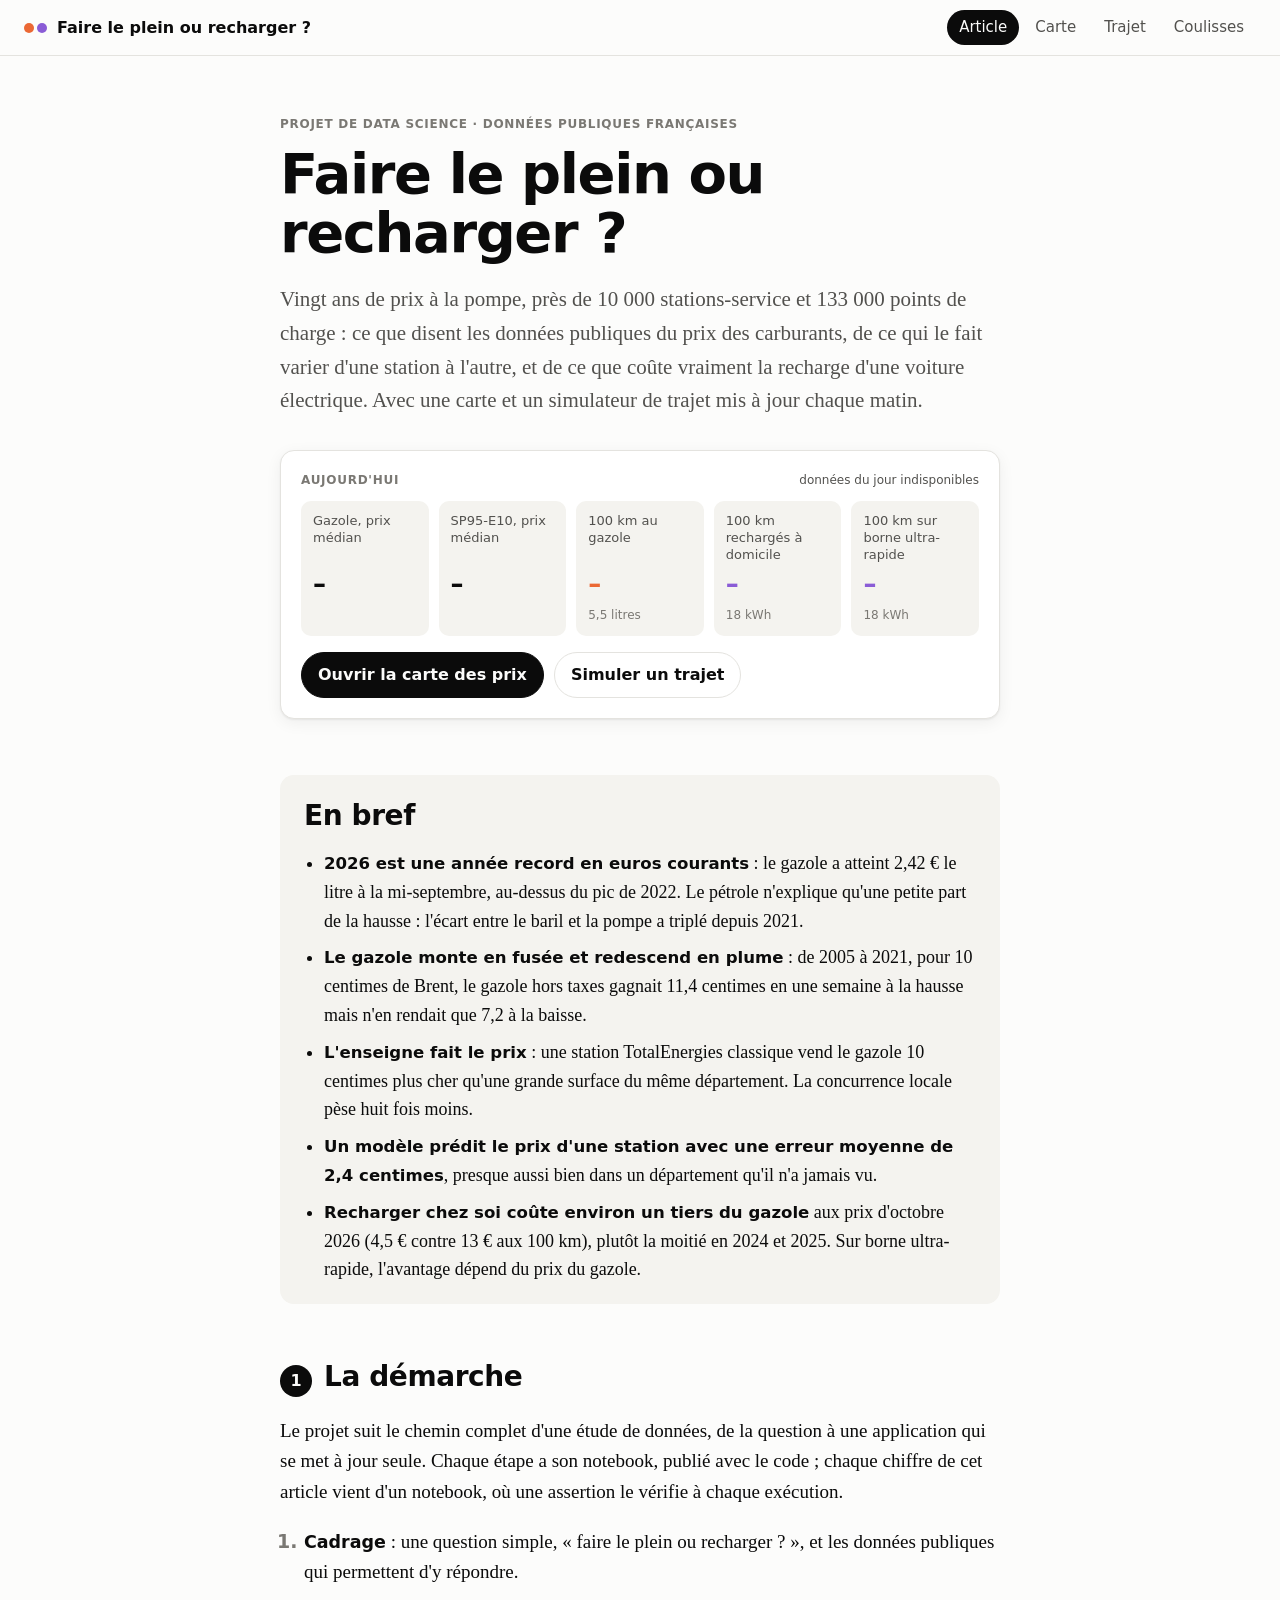
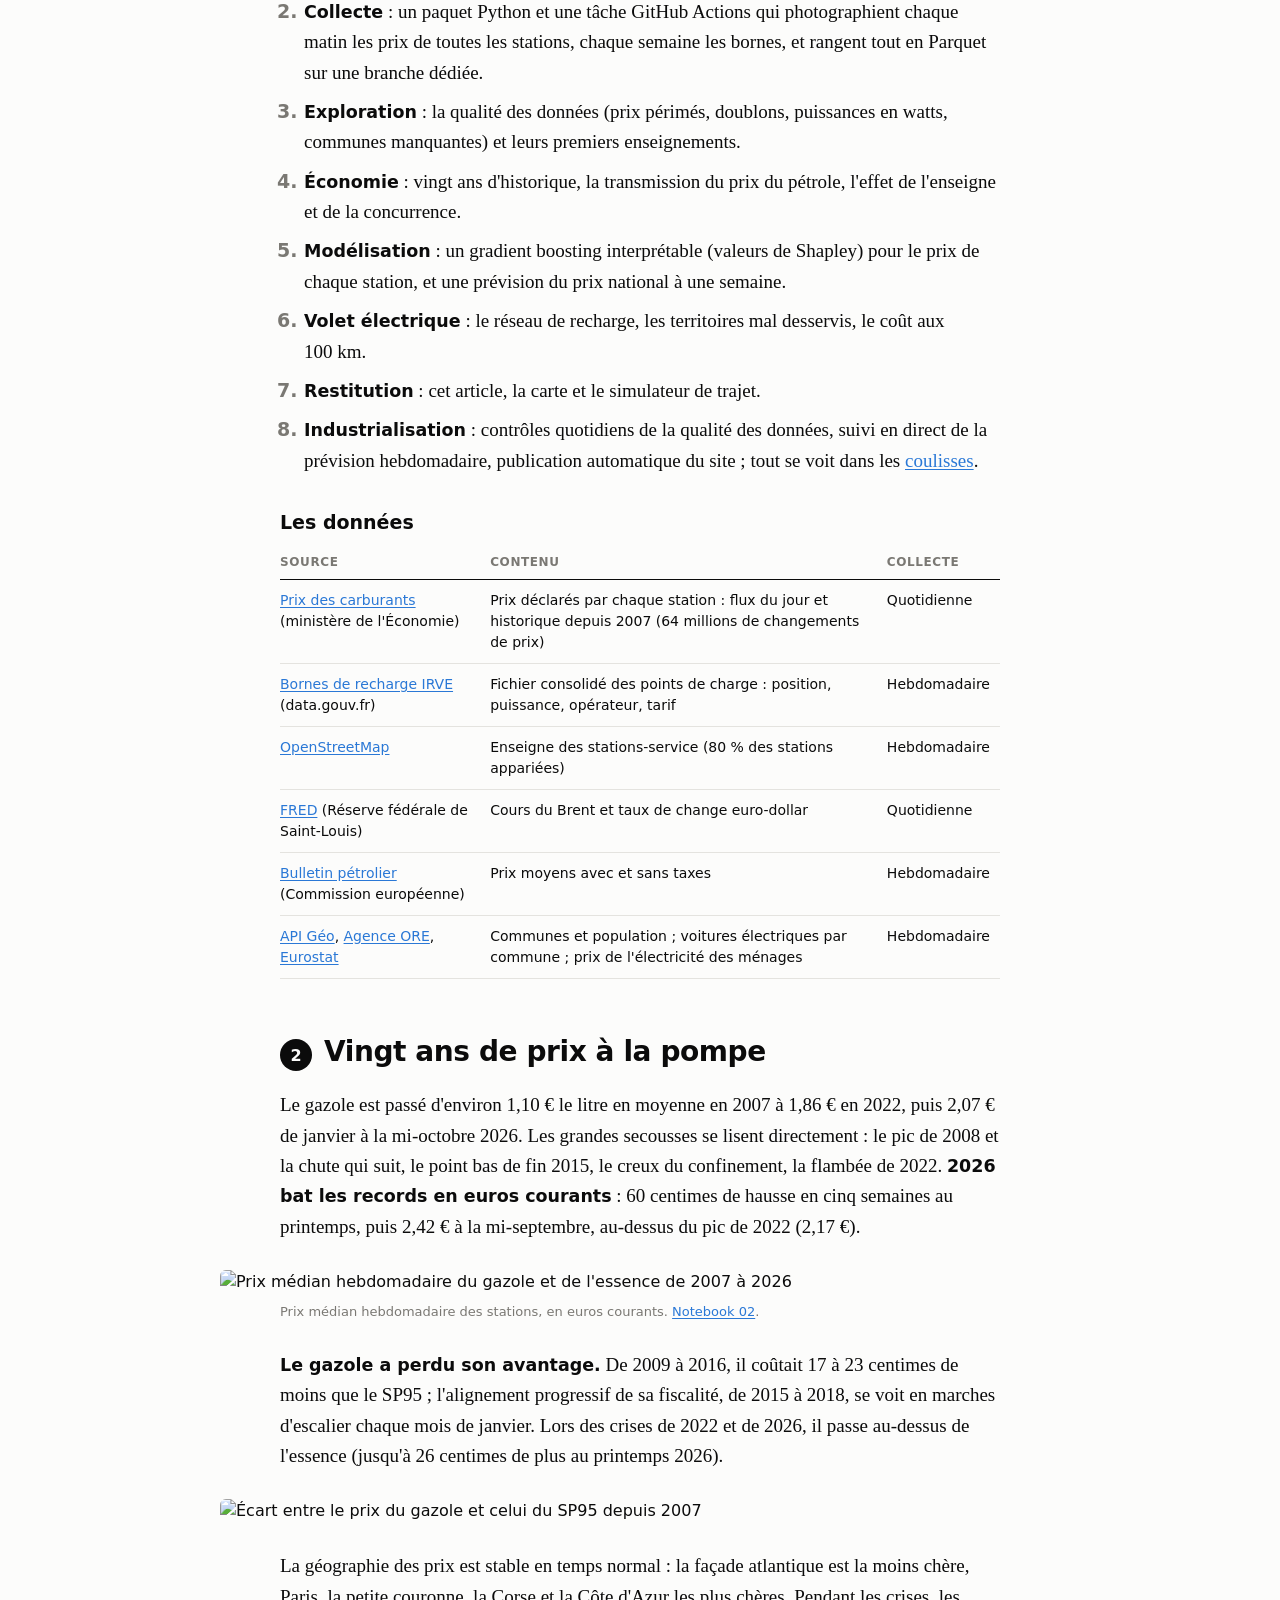
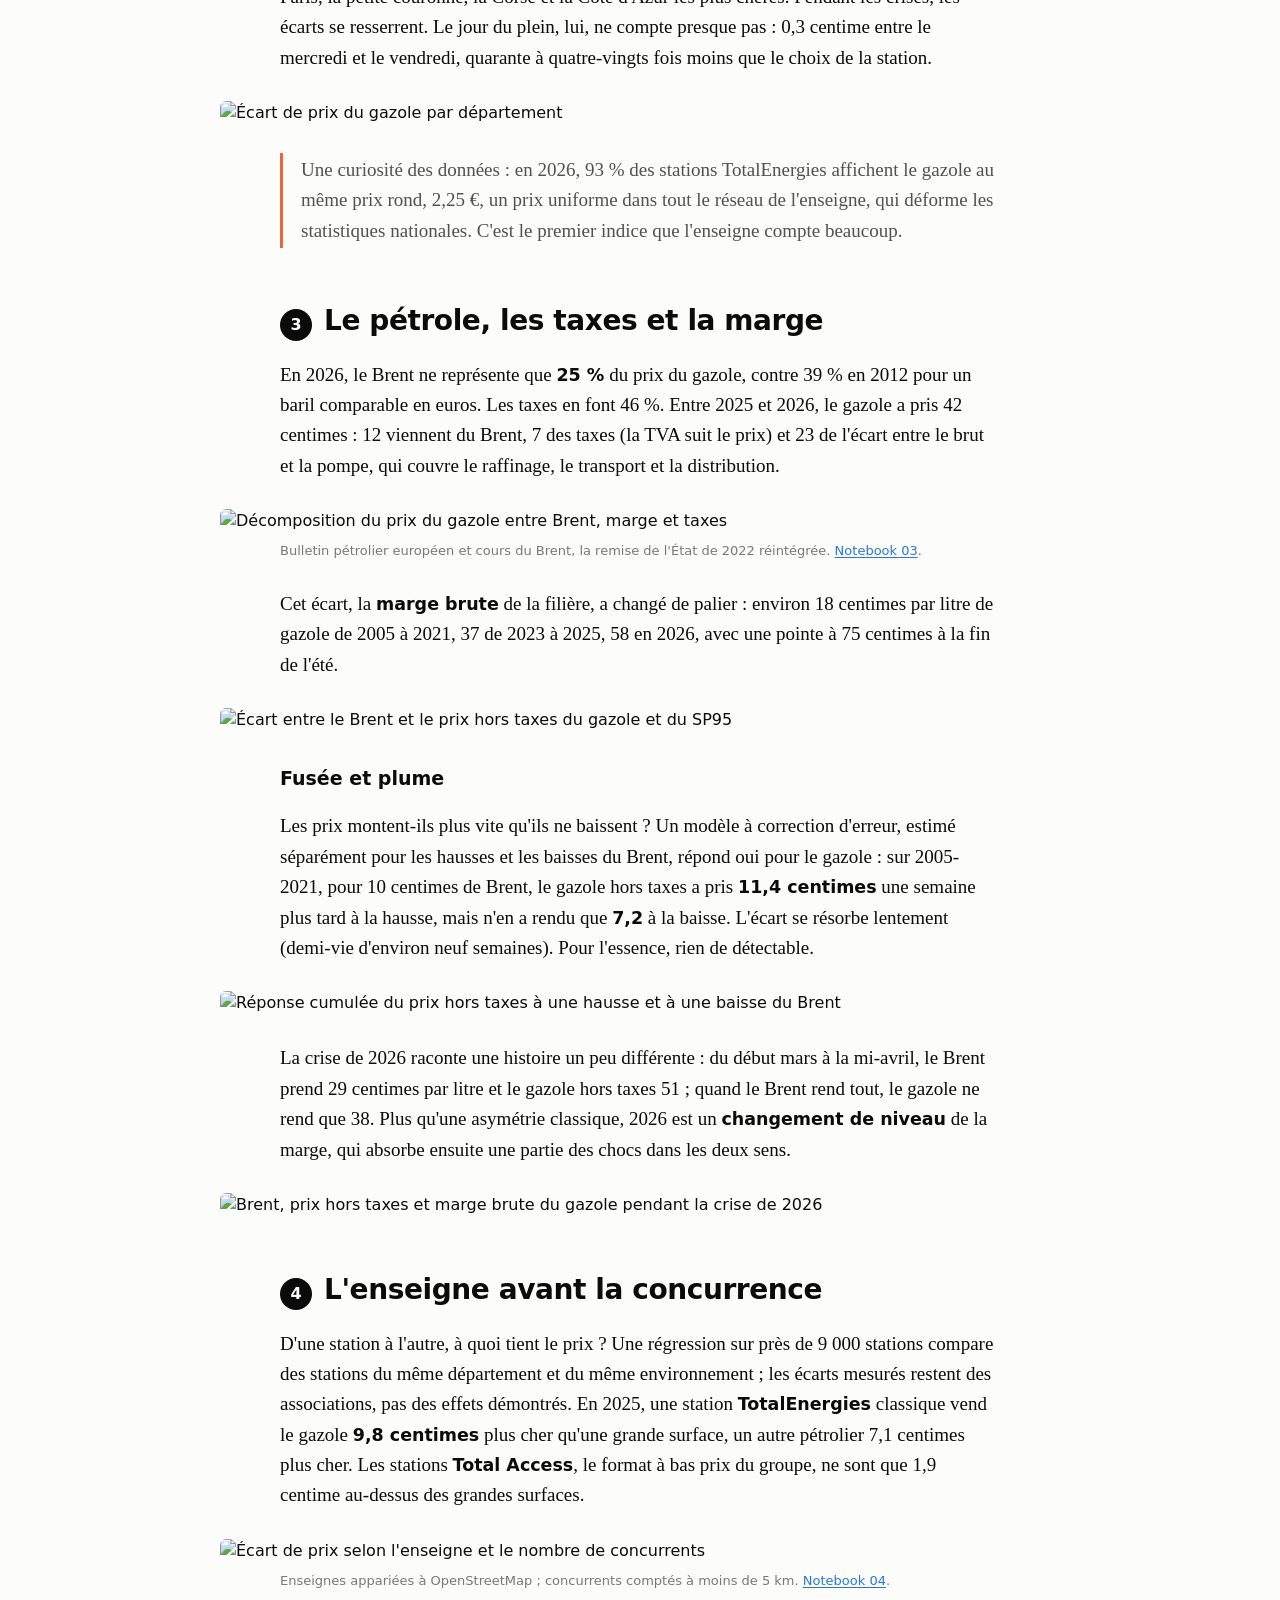
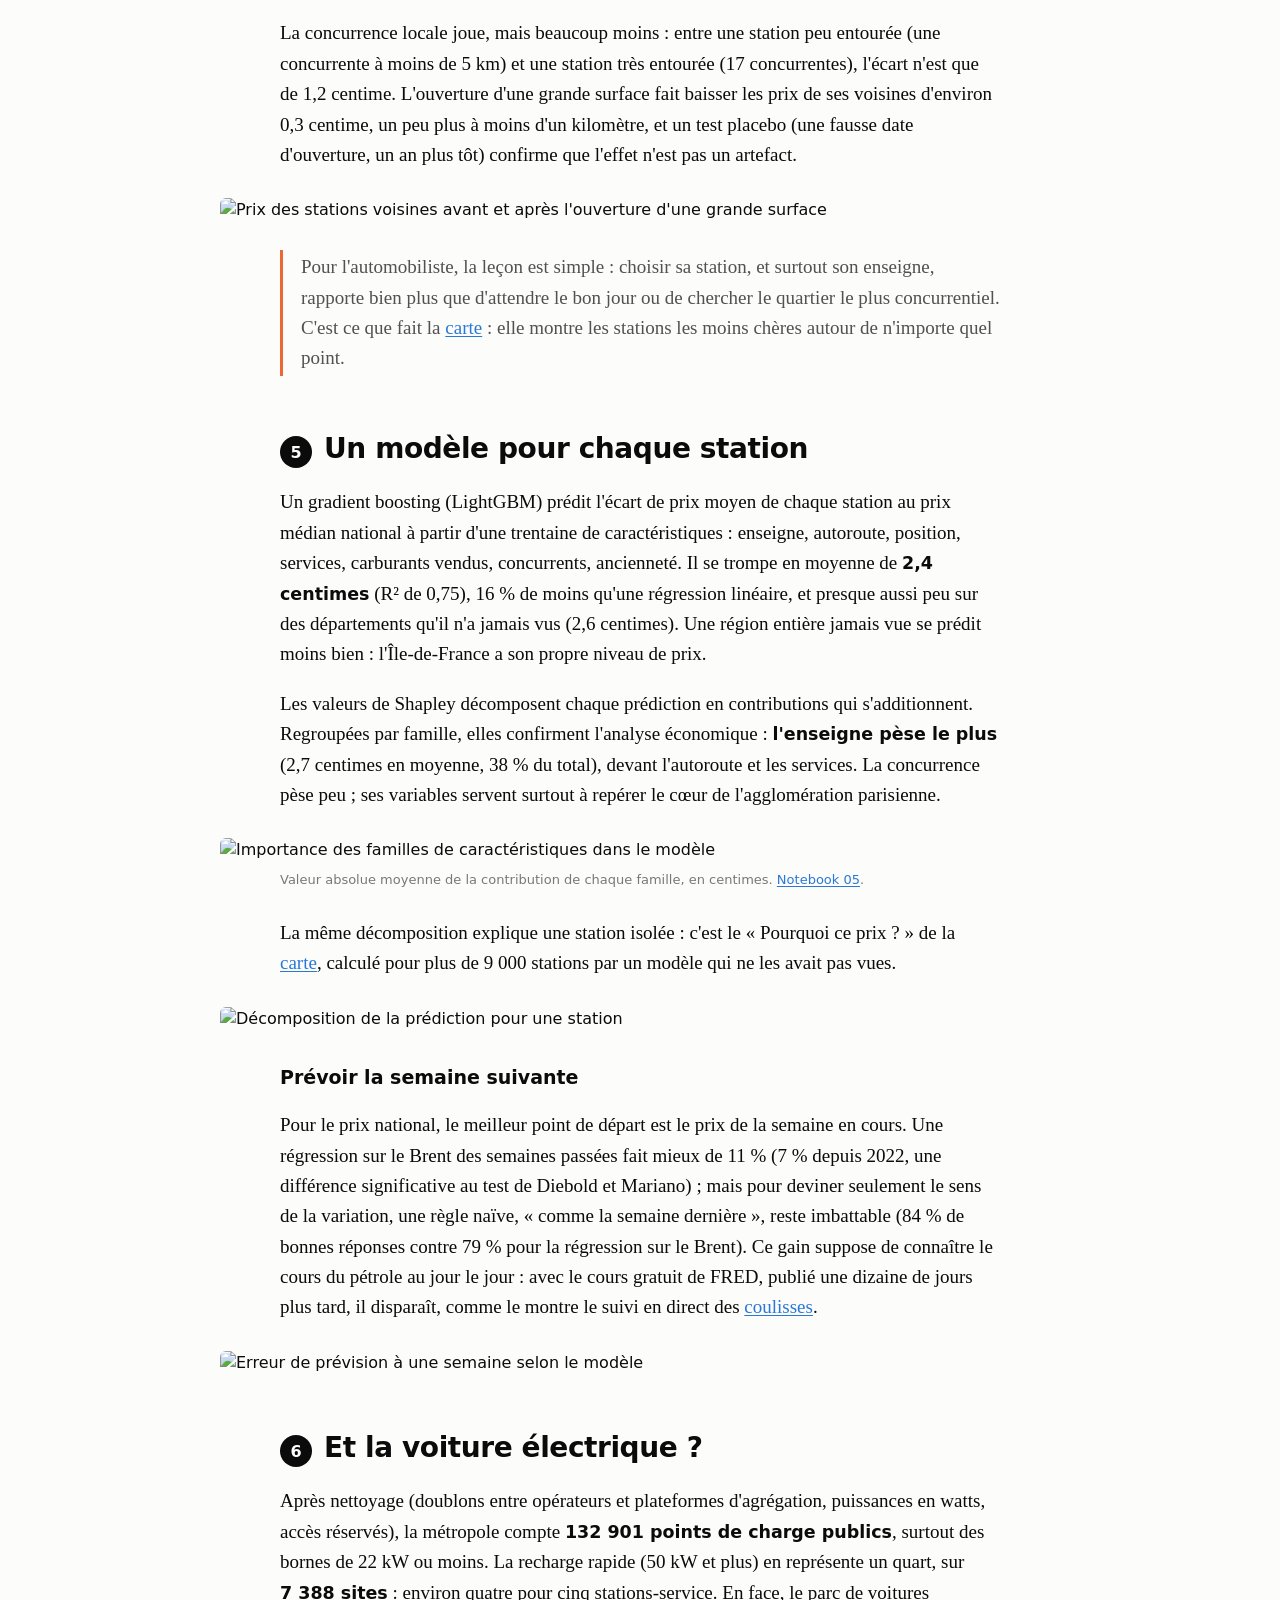
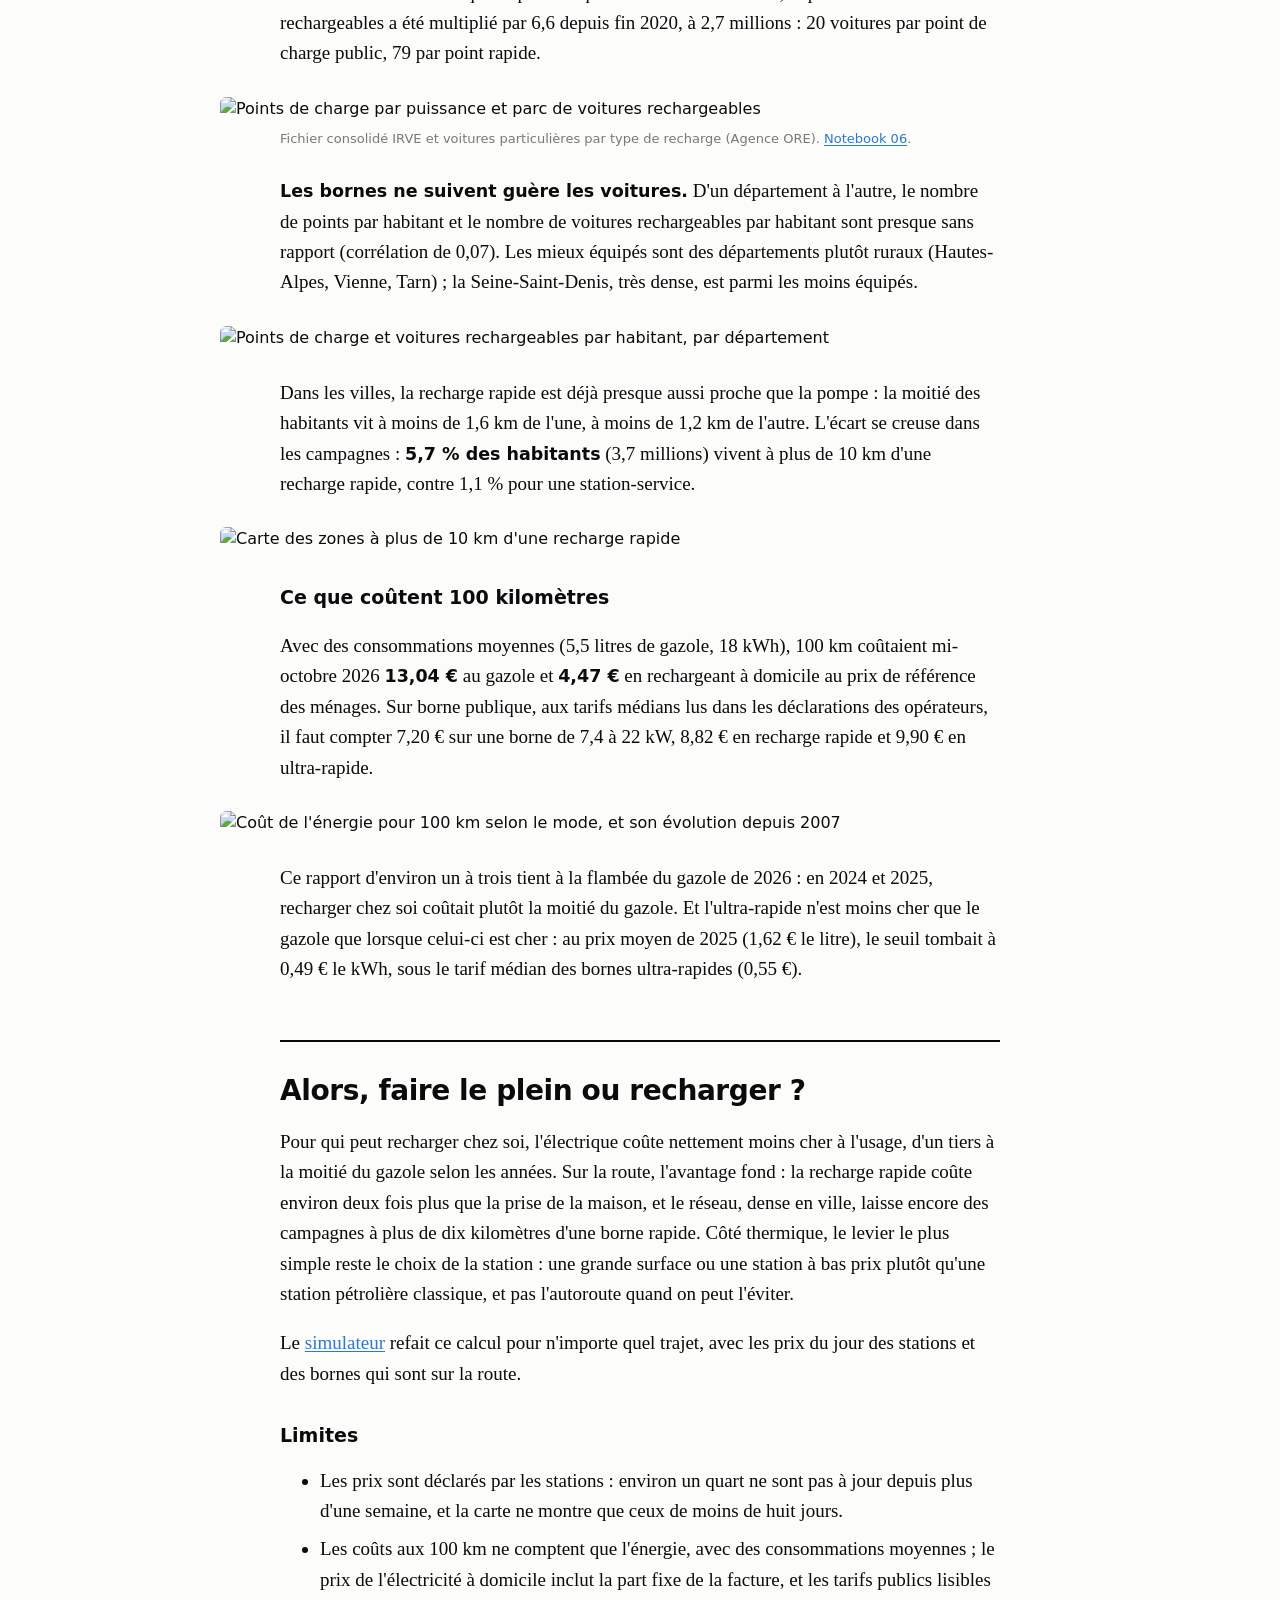
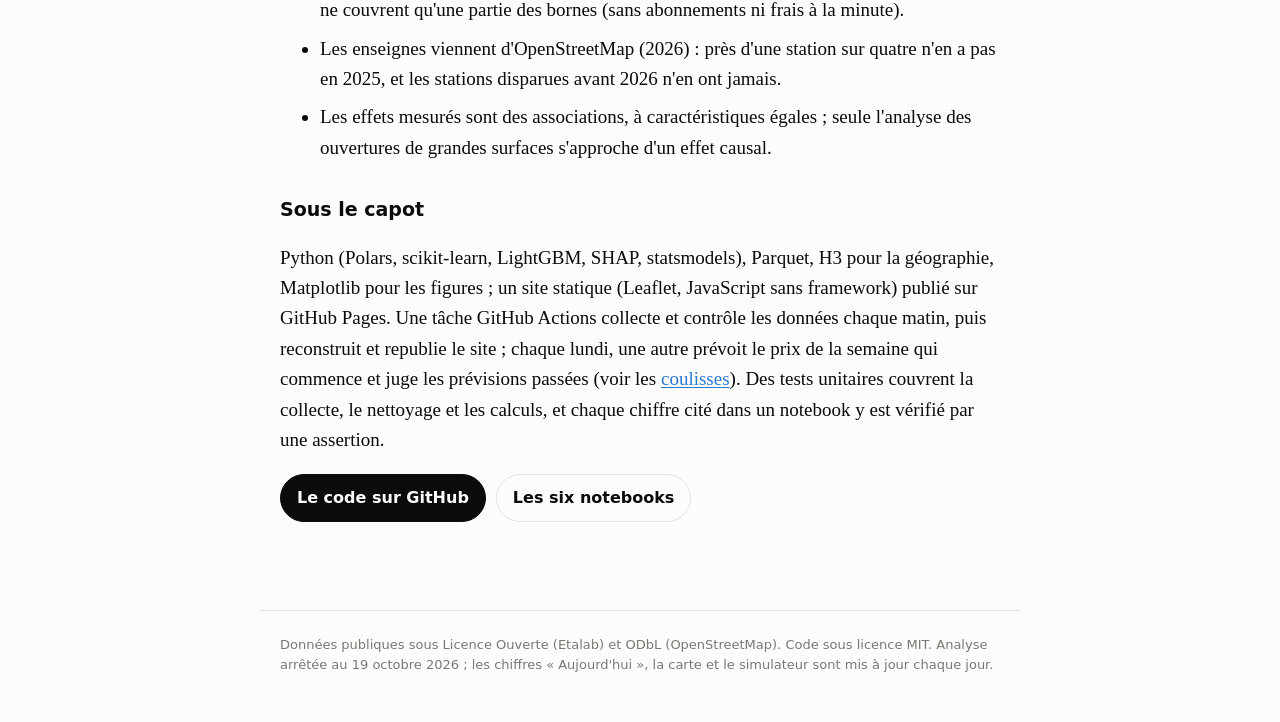
==== commit 750d6448: "Corrige le suivi de la prévision après relecture - La prévision en direct vise la semaine qui commen" ====
--- a/site/index.html
+++ b/site/index.html
@@ -16,6 +16,7 @@
       <a href="index.html" aria-current="page">Article</a>
       <a href="carte.html">Carte</a>
       <a href="trajet.html">Trajet</a>
+      <a href="suivi.html">Coulisses</a>
     </nav>
   </header>
 
@@ -66,7 +67,7 @@
         <li><b>Modélisation</b> : un gradient boosting interprétable (valeurs de Shapley) pour le prix de chaque station, et une prévision du prix national à une semaine.</li>
         <li><b>Volet électrique</b> : le réseau de recharge, les territoires mal desservis, le coût aux 100&nbsp;km.</li>
         <li><b>Restitution</b> : cet article, la carte et le simulateur de trajet.</li>
-        <li><b>Industrialisation</b> : tests, intégration continue et publication automatique du site après chaque collecte.</li>
+        <li><b>Industrialisation</b> : contrôles quotidiens de la qualité des données, suivi en direct de la prévision hebdomadaire, publication automatique du site ; tout se voit dans les <a href="suivi.html">coulisses</a>.</li>
       </ol>
 
       <h3>Les données</h3>
@@ -152,7 +153,7 @@
         <img src="figures/19_modele_station.png" alt="Décomposition de la prédiction pour une station" loading="lazy">
       </figure>
       <h3>Prévoir la semaine suivante</h3>
-      <p>Pour le prix national, le meilleur point de départ est le prix de la semaine en cours. Une régression sur le Brent des semaines passées fait mieux de 11&nbsp;% (7&nbsp;% depuis 2022, une différence significative au test de Diebold et Mariano)&nbsp;; mais pour deviner seulement le sens de la variation, une règle naïve, « comme la semaine dernière », reste imbattable (84&nbsp;% de bonnes réponses contre 79&nbsp;% pour la régression sur le Brent).</p>
+      <p>Pour le prix national, le meilleur point de départ est le prix de la semaine en cours. Une régression sur le Brent des semaines passées fait mieux de 11&nbsp;% (7&nbsp;% depuis 2022, une différence significative au test de Diebold et Mariano)&nbsp;; mais pour deviner seulement le sens de la variation, une règle naïve, « comme la semaine dernière », reste imbattable (84&nbsp;% de bonnes réponses contre 79&nbsp;% pour la régression sur le Brent). Ce gain suppose de connaître le cours du pétrole au jour le jour&nbsp;: avec le cours gratuit de FRED, publié une dizaine de jours plus tard, il disparaît, comme le montre le suivi en direct des <a href="suivi.html">coulisses</a>.</p>
       <figure>
         <img src="figures/20_prevision.png" alt="Erreur de prévision à une semaine selon le modèle" loading="lazy">
       </figure>
@@ -195,7 +196,7 @@
       </ul>
 
       <h3>Sous le capot</h3>
-      <p>Python (Polars, scikit-learn, LightGBM, SHAP, statsmodels), Parquet, H3 pour la géographie, Matplotlib pour les figures&nbsp;; un site statique (Leaflet, JavaScript sans framework) publié sur GitHub Pages. Une tâche GitHub Actions collecte les données chaque matin, puis reconstruit et republie le site. Des tests unitaires couvrent la collecte, le nettoyage et les calculs, et chaque chiffre cité dans un notebook y est vérifié par une assertion.</p>
+      <p>Python (Polars, scikit-learn, LightGBM, SHAP, statsmodels), Parquet, H3 pour la géographie, Matplotlib pour les figures&nbsp;; un site statique (Leaflet, JavaScript sans framework) publié sur GitHub Pages. Une tâche GitHub Actions collecte et contrôle les données chaque matin, puis reconstruit et republie le site ; chaque lundi, une autre prévoit le prix de la semaine qui commence et juge les prévisions passées (voir les <a href="suivi.html">coulisses</a>). Des tests unitaires couvrent la collecte, le nettoyage et les calculs, et chaque chiffre cité dans un notebook y est vérifié par une assertion.</p>
       <p class="liens">
         <a class="bouton" href="https://github.com/nitescuale/prix-carburants-bornes">Le code sur GitHub</a>
         <a class="bouton secondaire" href="https://github.com/nitescuale/prix-carburants-bornes/tree/main/notebooks">Les six notebooks</a>
--- a/site/css/style.css
+++ b/site/css/style.css
@@ -278,3 +278,6 @@
   border: 3px solid #fff;
   box-shadow: 0 1px 4px rgba(0, 0, 0, 0.3);
 }
+
+/* Fond OpenStreetMap atténué : les prix et les bornes restent les seules couleurs vives */
+.fond-gris { filter: grayscale(1) brightness(1.08) contrast(0.85); }
--- a/site/css/article.css
+++ b/site/css/article.css
@@ -102,8 +102,8 @@
 }
 .jours { display: flex; flex-wrap: wrap; gap: 3px; margin: 4px 0 8px; }
 .jour { width: 14px; height: 14px; border-radius: 3px; background: var(--aqua); }
-.jour.alerte { background: #e3c45a; }
-.jour.erreur { background: var(--rouge); }
+.jour-alerte { background: #e3c45a; }
+.jour-erreur { background: var(--rouge); }
 .tuiles.tuiles-3 { grid-template-columns: repeat(3, 1fr); }
 .tuile-valeur.petite { font-size: 20px; }
 .graphique { margin: 24px 0 !important; }
